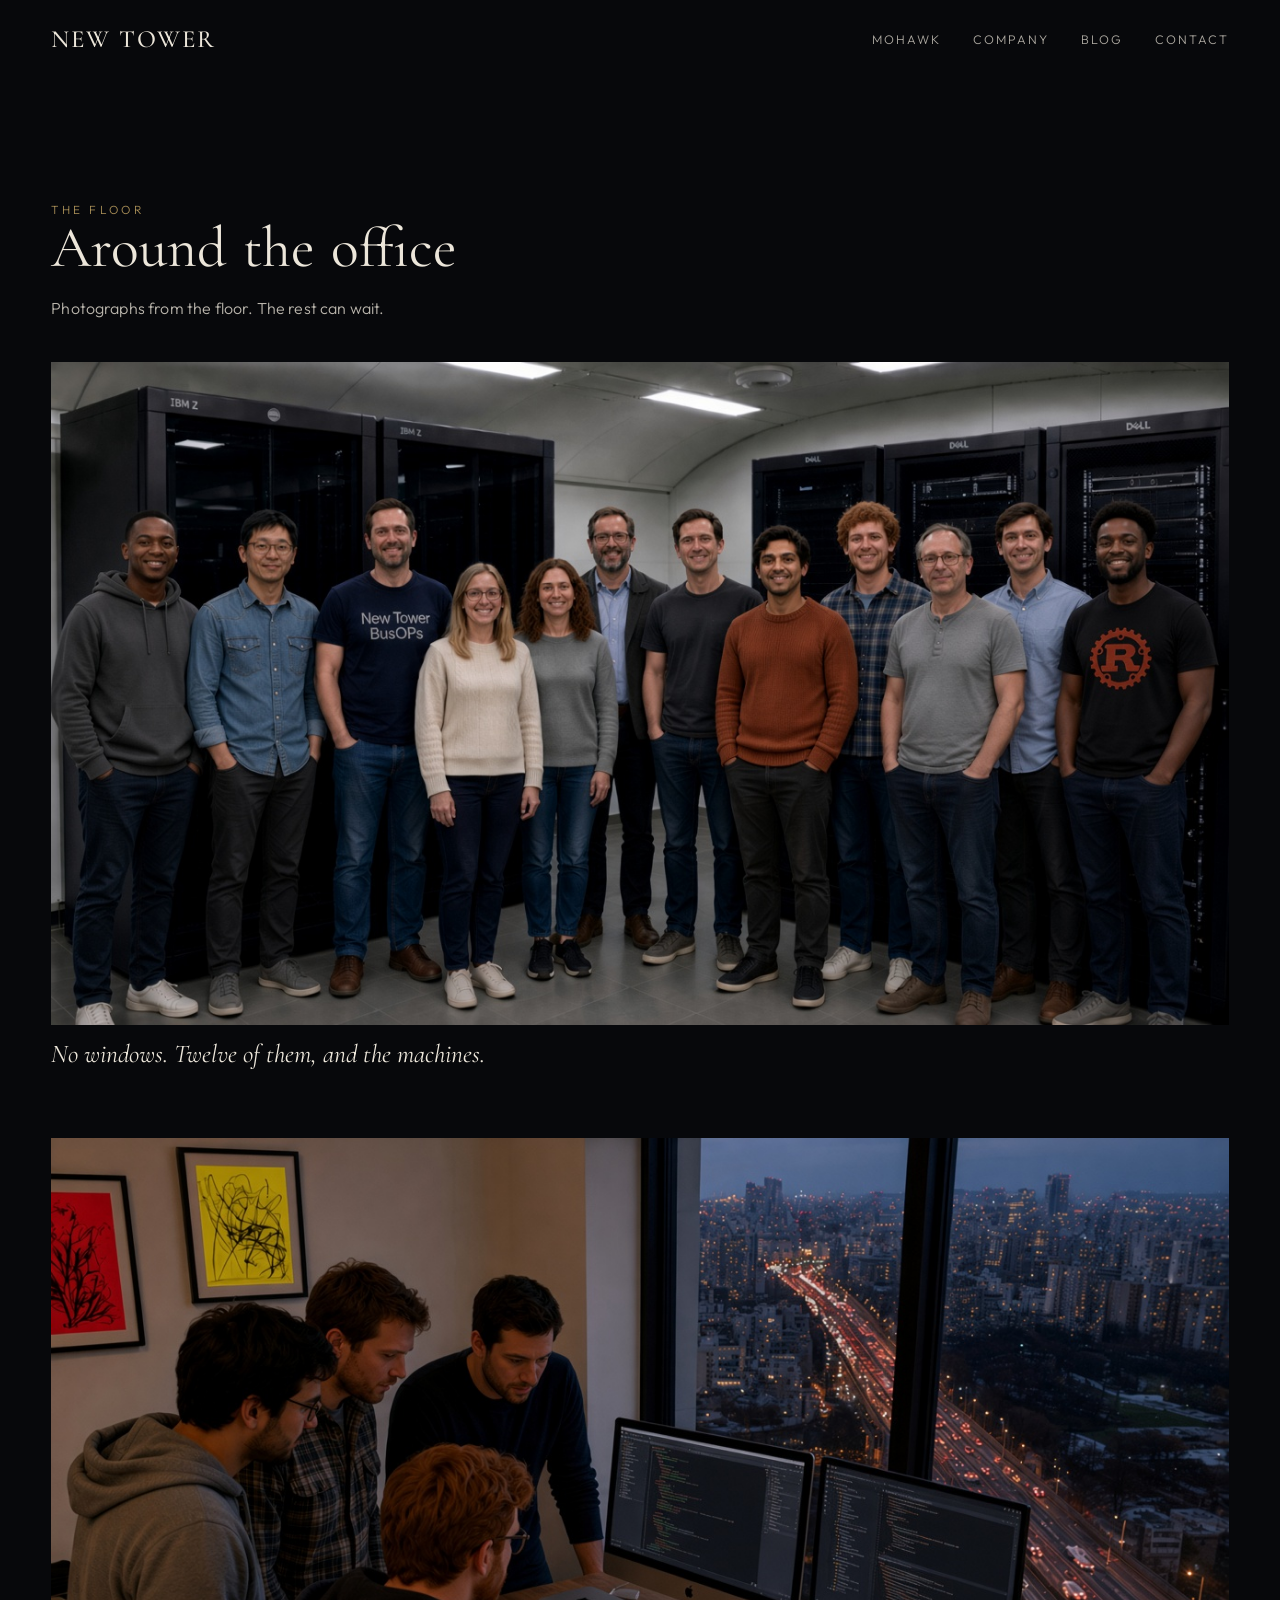
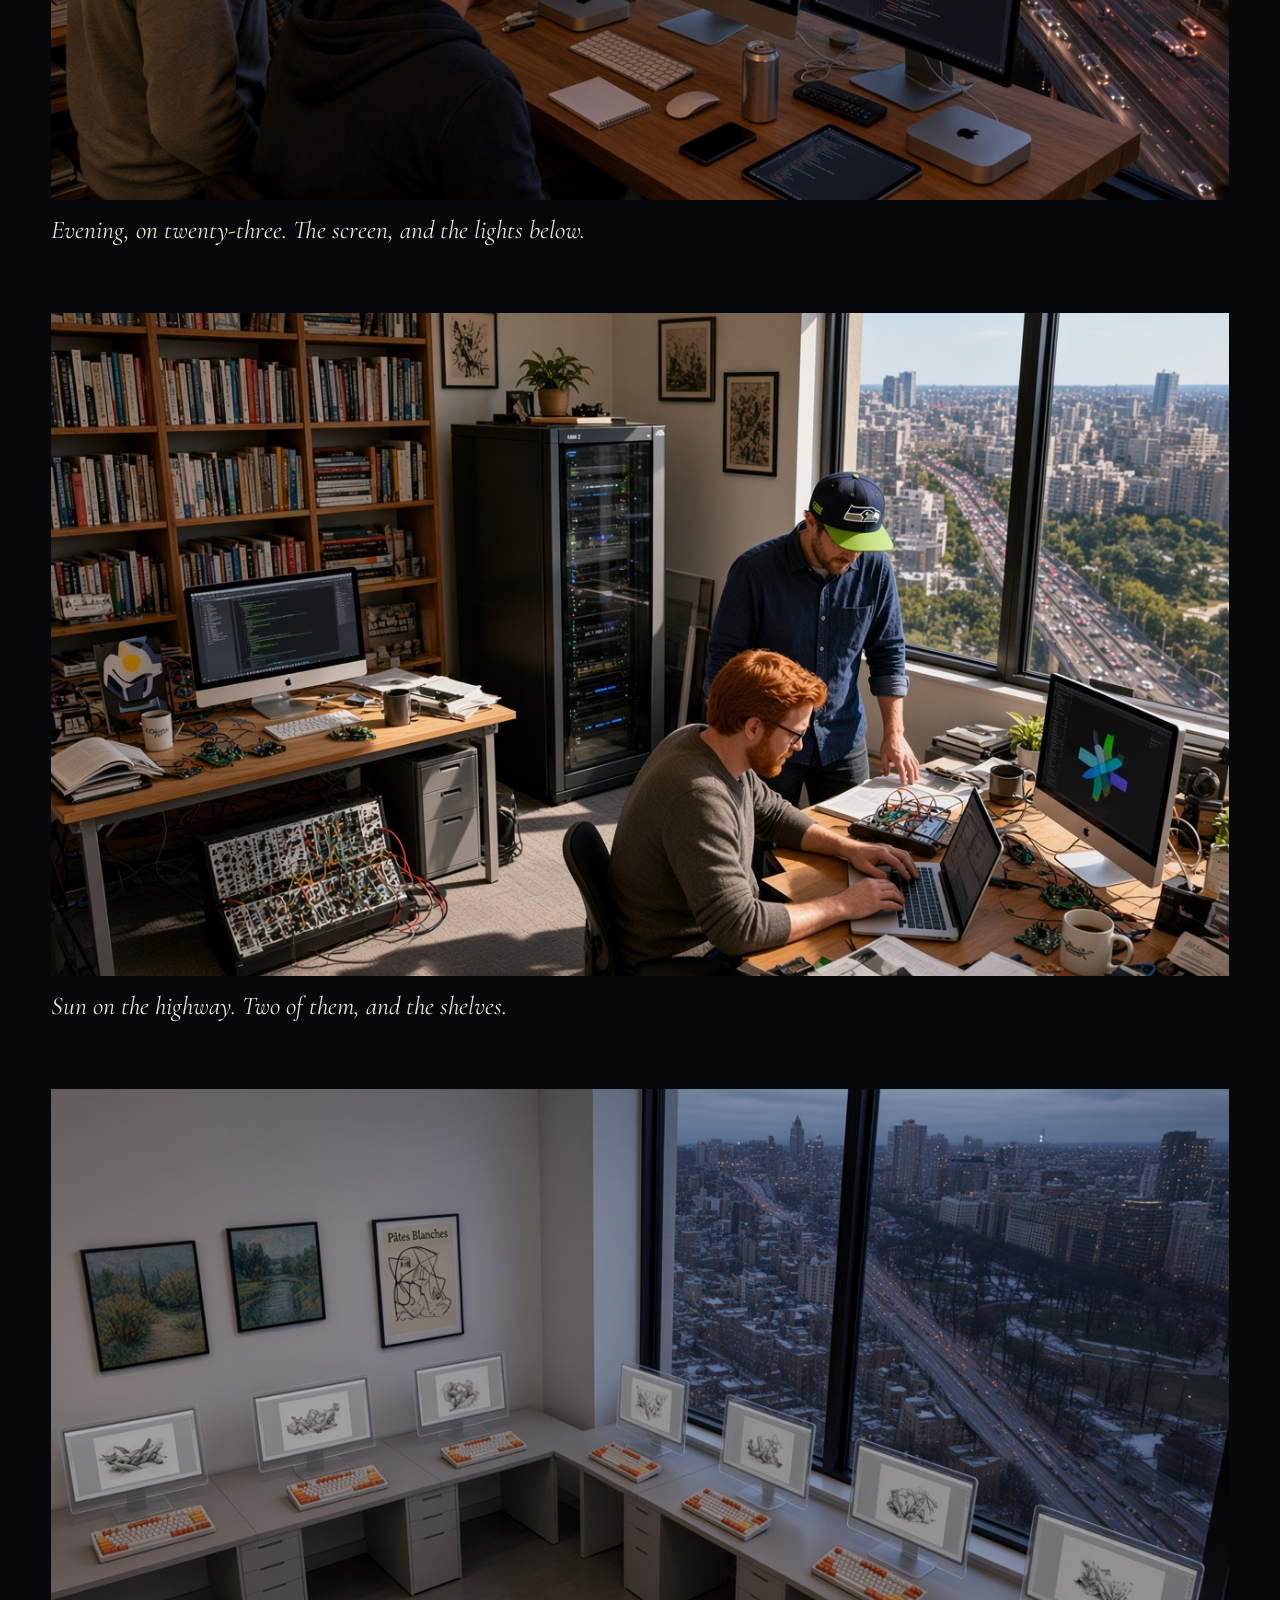
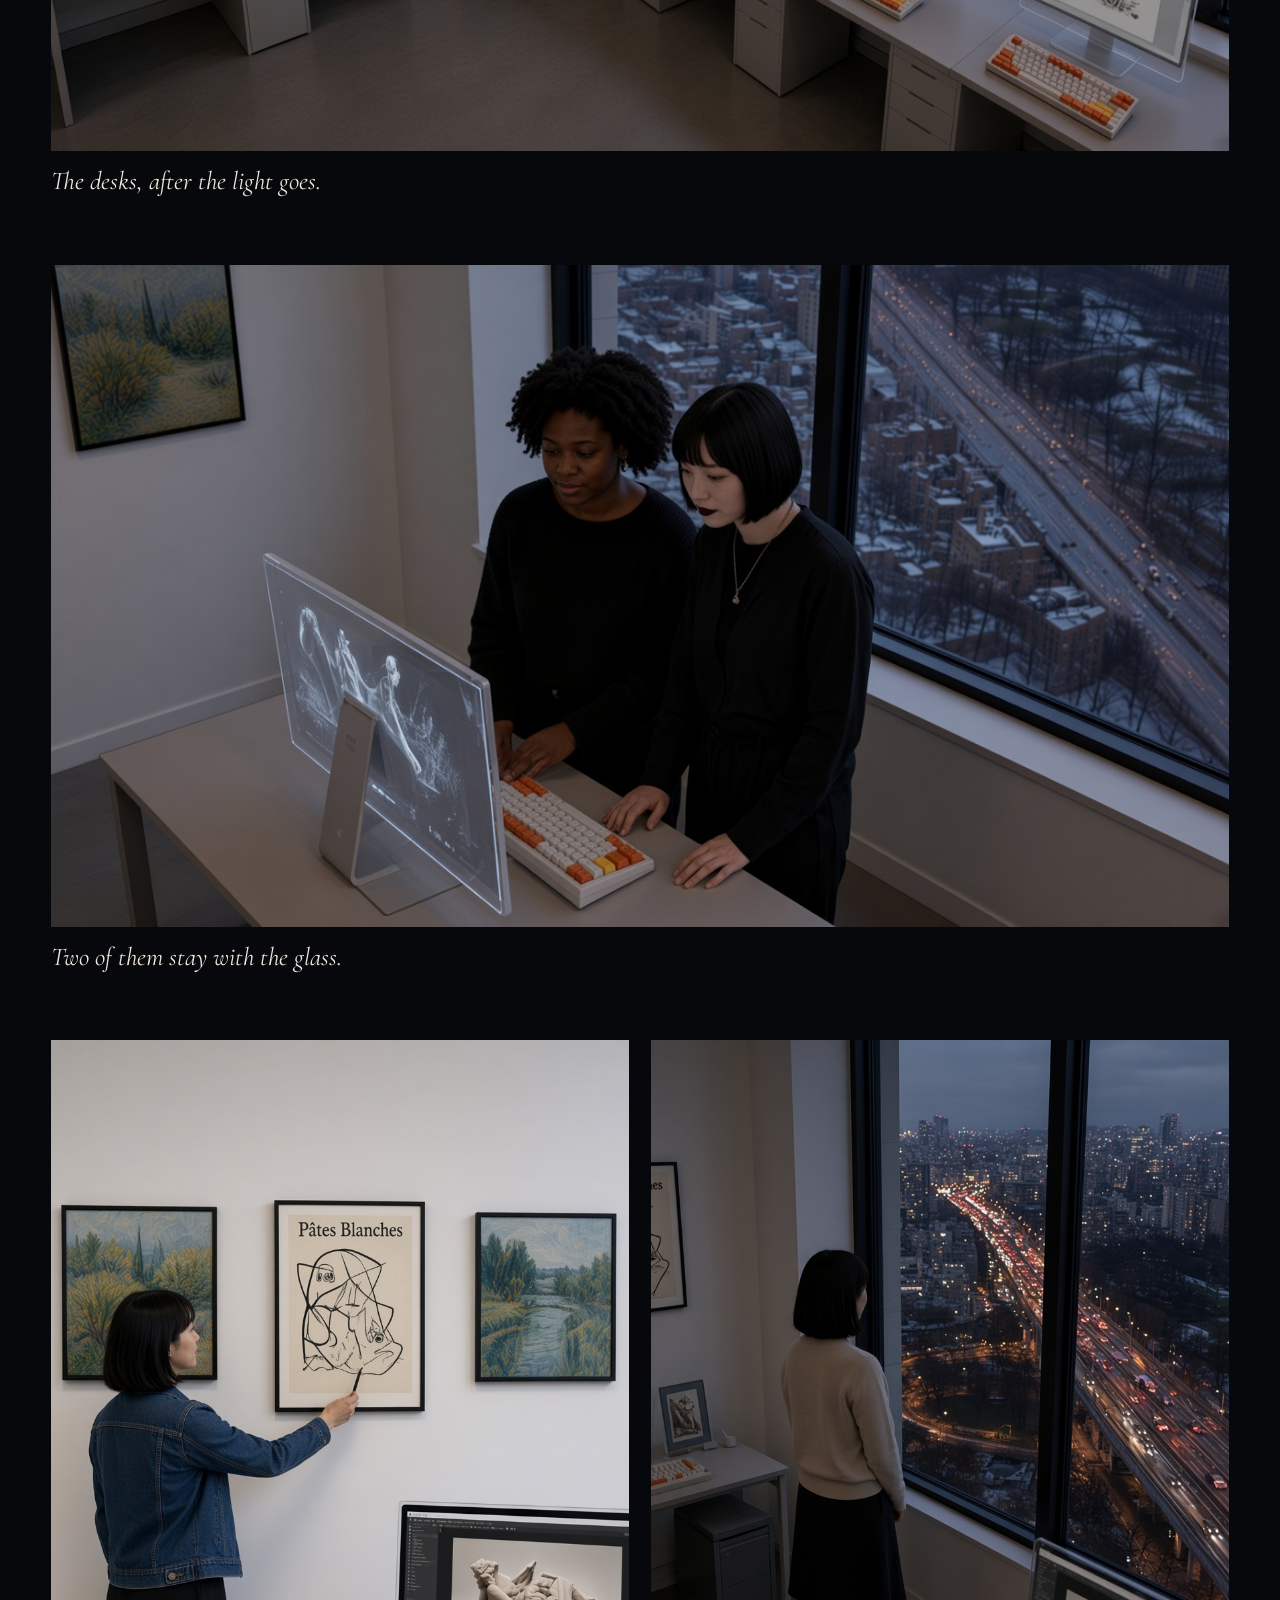
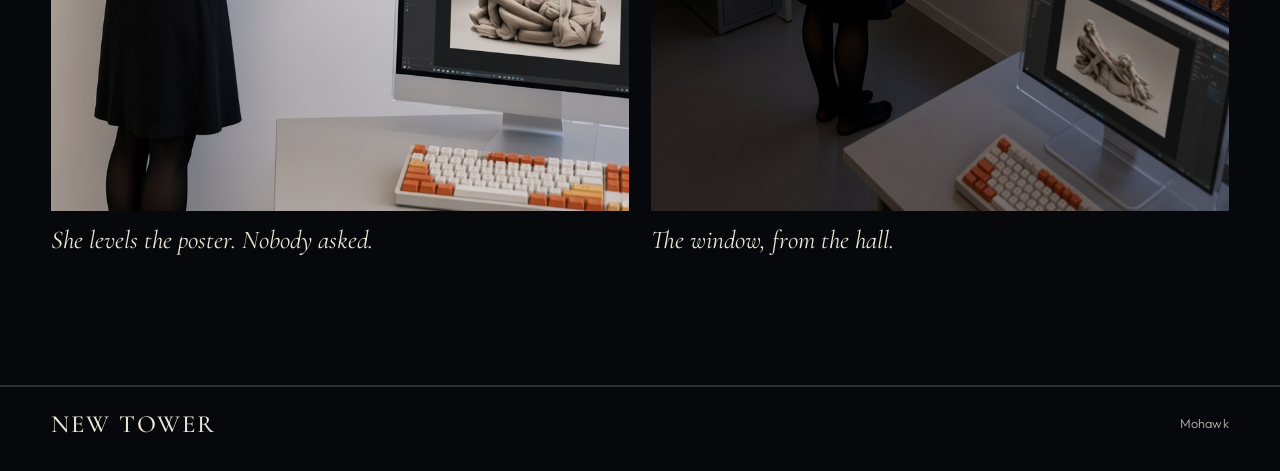
==== blog.html @ c9fd6f3a "Put the Rust gear on the black shirt in the server room. Co-authored-by: Cursor <cursoragent@cursor." ====
<!DOCTYPE html>
<html lang="en">
  <head>
    <meta charset="UTF-8" />
    <meta name="viewport" content="width=device-width, initial-scale=1.0" />
    <title>New Tower — Blog</title>
    <meta
      name="description"
      content="Photographs from the floor. The rest can wait."
    />
    <link rel="preconnect" href="https://fonts.googleapis.com" />
    <link rel="preconnect" href="https://fonts.gstatic.com" crossorigin />
    <link
      href="https://fonts.googleapis.com/css2?family=Cormorant+Garamond:ital,wght@0,400;0,500;0,600;1,400&family=Outfit:wght@300;400;500;600&display=swap"
      rel="stylesheet"
    />
    <link rel="stylesheet" href="css/hero.css?v=blog" />
  </head>
  <body>
    <header class="nav page-nav">
      <a class="logo" href="index.html">New Tower</a>
      <nav>
        <a href="mohawk.html">Mohawk</a>
        <a href="company.html">Company</a>
        <a href="blog.html" aria-current="page">Blog</a>
        <a href="index.html#contact">Contact</a>
      </nav>
    </header>

    <main>
      <section class="section floor" id="floor">
        <div class="section-head">
          <p class="kicker">The floor</p>
          <h2>Around the office</h2>
          <p>Photographs from the floor. The rest can wait.</p>
        </div>
        <div class="floor-list">
          <figure>
            <img
              src="img/server-room-rust.jpg"
              alt="Twelve different coworkers posing in a small server room, machines behind them."
            />
            <figcaption>No windows. Twelve of them, and the machines.</figcaption>
          </figure>
          <figure>
            <img
              src="img/office-desk-art.jpg"
              alt="Developers gathered at a larger wood desk in early evening, a second screen beside the main one, cables across the desk, the city lit outside, a red picture and a yellow picture on the wall."
            />
            <figcaption>Evening, on twenty-three. The screen, and the lights below.</figcaption>
          </figure>
          <figure>
            <img
              src="img/office-fellows.jpg"
              alt="A sunny office with two developers, bookshelves, and the highway outside."
            />
            <figcaption>Sun on the highway. Two of them, and the shelves.</figcaption>
          </figure>
          <figure>
            <img
              src="img/office-desks.jpg"
              alt="Empty desks along the window at dusk, the city lit far below."
            />
            <figcaption>The desks, after the light goes.</figcaption>
          </figure>
          <figure>
            <img
              src="img/office-two.jpg"
              alt="Two women at a glass monitor, the highway behind them."
            />
            <figcaption>Two of them stay with the glass.</figcaption>
          </figure>
          <div class="floor-pair">
            <figure>
              <img
                src="img/office-poster.jpg"
                alt="A woman in a denim jacket straightening a framed Pâtes Blanches poster."
              />
              <figcaption>She levels the poster. Nobody asked.</figcaption>
            </figure>
            <figure>
              <img
                src="img/office-window.jpg"
                alt="A woman at the window after dark, looking down at the highway."
              />
              <figcaption>The window, from the hall.</figcaption>
            </figure>
          </div>
        </div>
      </section>
    </main>

    <footer class="footer">
      <a class="logo" href="index.html">New Tower</a>
      <p>Mohawk</p>
    </footer>
  </body>
</html>
---- css/hero.css ----
:root {
  --ink: #07080b;
  --fog: #ece6da;
  --gold: #d7b56d;
  --line: rgba(236, 230, 218, 0.18);
  --ease: cubic-bezier(0.22, 1, 0.36, 1);
}

*,
*::before,
*::after {
  box-sizing: border-box;
}

html {
  scroll-behavior: smooth;
}

body {
  margin: 0;
  background: var(--ink);
  color: var(--fog);
  font-family: Outfit, system-ui, sans-serif;
  font-weight: 300;
  letter-spacing: 0.01em;
}

a {
  color: inherit;
  text-decoration: none;
}

.hero {
  position: relative;
  isolation: isolate;
  min-height: 100svh;
  overflow: hidden;
  display: grid;
  grid-template-rows: auto 1fr auto;
  padding: 1.5rem clamp(1.25rem, 4vw, 3.5rem) 1.75rem;
}

.hero-media,
.hero-media canvas,
.hero-wash,
.hero-grain,
.hero-vignette {
  position: absolute;
  inset: 0;
}

.hero-media {
  z-index: -1;
}

.hero-media canvas {
  width: 100%;
  height: 100%;
  object-fit: cover;
}

.hero-wash {
  background:
    linear-gradient(180deg, rgba(7, 8, 11, 0.22) 0%, rgba(7, 8, 11, 0.06) 38%, rgba(7, 8, 11, 0.72) 100%);
}

.hero-grain {
  opacity: 0.14;
  mix-blend-mode: overlay;
  pointer-events: none;
  background-image: url("data:image/svg+xml,%3Csvg xmlns='http://www.w3.org/2000/svg' width='180' height='180'%3E%3Cfilter id='n'%3E%3CfeTurbulence type='fractalNoise' baseFrequency='.85' numOctaves='4' stitchTiles='stitch'/%3E%3C/filter%3E%3Crect width='100%25' height='100%25' filter='url(%23n)'/%3E%3C/svg%3E");
  animation: grain 0.45s steps(2) infinite;
}

.hero-vignette {
  box-shadow: inset 0 0 12rem 2rem rgba(0, 0, 0, 0.28);
  pointer-events: none;
}

.nav,
.hero-copy,
.hero-meta {
  position: relative;
  z-index: 1;
}

.nav {
  display: flex;
  align-items: center;
  justify-content: space-between;
  gap: 1rem;
}

.logo {
  font-family: "Cormorant Garamond", Georgia, serif;
  font-size: 1.55rem;
  font-weight: 500;
  letter-spacing: 0.08em;
  text-transform: uppercase;
}

.nav nav {
  display: flex;
  gap: clamp(1rem, 3vw, 2rem);
  font-size: 0.78rem;
  letter-spacing: 0.16em;
  text-transform: uppercase;
}

.nav nav a {
  opacity: 0.72;
  transition: opacity 0.25s ease;
}

.nav nav a:hover,
.nav nav a:focus-visible {
  opacity: 1;
}

.hero-copy {
  align-self: end;
  max-width: 42rem;
  padding-bottom: clamp(2rem, 8vh, 5rem);
}

.eyebrow,
.kicker {
  margin: 0 0 1rem;
  font-size: 0.74rem;
  letter-spacing: 0.28em;
  text-transform: uppercase;
  color: var(--gold);
}

.hero-copy h1,
.section h2 {
  margin: 0;
  font-family: "Cormorant Garamond", Georgia, serif;
  font-weight: 400;
  letter-spacing: 0;
  word-spacing: 0.06em;
}

.hero-copy h1 {
  font-size: clamp(3.4rem, 10vw, 7.4rem);
  line-height: 0.92;
  animation: rise 1.15s var(--ease) 0.12s both;
}

.hero-copy h1 em {
  font-style: italic;
  color: #f4ecde;
}

.eyebrow {
  animation: rise 1.15s var(--ease) both;
}

.lede {
  max-width: 32rem;
  margin: 1.35rem 0 0;
  font-size: clamp(1rem, 2vw, 1.15rem);
  line-height: 1.6;
  opacity: 0.78;
  animation: rise 1.15s var(--ease) 0.24s both;
}

.actions {
  display: flex;
  flex-wrap: wrap;
  gap: 0.75rem;
  margin-top: 1.8rem;
  animation: rise 1.15s var(--ease) 0.36s both;
}

.btn {
  display: inline-flex;
  align-items: center;
  justify-content: center;
  min-height: 2.8rem;
  padding: 0 1.15rem;
  border: 1px solid var(--line);
  border-radius: 999px;
  font-size: 0.78rem;
  letter-spacing: 0.14em;
  text-transform: uppercase;
  background: transparent;
  color: var(--fog);
  cursor: pointer;
  font-family: inherit;
  transition: background 0.25s ease, color 0.25s ease, border-color 0.25s ease;
}

.btn.primary {
  background: var(--fog);
  color: var(--ink);
  border-color: var(--fog);
}

.btn.primary:hover,
.btn.primary:focus-visible {
  background: var(--gold);
  border-color: var(--gold);
}

.btn.ghost:hover,
.btn.ghost:focus-visible {
  border-color: var(--fog);
}

.hero-meta {
  display: flex;
  align-items: end;
  justify-content: flex-end;
  gap: 1rem;
}

.scroll {
  display: flex;
  align-items: center;
  gap: 0.7rem;
  font-size: 0.68rem;
  letter-spacing: 0.22em;
  text-transform: uppercase;
  opacity: 0.7;
}

.scroll i {
  width: 1px;
  height: 2.4rem;
  background: var(--fog);
  transform-origin: top;
  animation: draw 1.8s var(--ease) infinite;
}

.section {
  padding: clamp(4.5rem, 12vw, 8rem) clamp(1.25rem, 4vw, 3.5rem);
}

.section-head {
  max-width: 36rem;
  margin-bottom: 2.5rem;
}

.section h2 {
  font-size: clamp(2.2rem, 5vw, 3.6rem);
  line-height: 1;
}

.work-grid {
  display: grid;
  grid-template-columns: repeat(3, 1fr);
  gap: 1rem;
}

.card {
  display: grid;
  min-height: 22rem;
  overflow: hidden;
  border: 1px solid var(--line);
}

.still {
  min-height: 16rem;
}

.card-a .still {
  background:
    radial-gradient(circle at 70% 20%, rgba(232, 196, 120, 0.35), transparent 36%),
    linear-gradient(160deg, #2a241c, #0e1013 58%, #3a2c20);
}

.card-b .still {
  background:
    radial-gradient(circle at 40% 30%, rgba(180, 150, 90, 0.28), transparent 42%),
    linear-gradient(200deg, #1a1714, #0b0c0e 55%, #2a2018);
}

.card-c .still {
  background:
    radial-gradient(circle at 60% 70%, rgba(240, 190, 110, 0.22), transparent 48%),
    linear-gradient(180deg, #241810, #0d0b09);
}

.card-copy {
  padding: 1rem 1.1rem 1.15rem;
}

.card-copy p {
  margin: 0 0 0.35rem;
  font-size: 0.7rem;
  letter-spacing: 0.18em;
  text-transform: uppercase;
  opacity: 0.62;
}

.card-copy h3 {
  margin: 0;
  font-family: "Cormorant Garamond", Georgia, serif;
  font-size: 1.7rem;
  font-weight: 400;
}

.studio {
  border-top: 1px solid var(--line);
  border-bottom: 1px solid var(--line);
}

.studio-grid {
  display: grid;
  grid-template-columns: minmax(0, 0.9fr) minmax(0, 1.1fr);
  gap: clamp(1.5rem, 5vw, 5rem);
  align-items: start;
}

.sheet {
  background: #f3efe6;
  color: #1c1915;
  padding: clamp(4.5rem, 10vw, 7rem) clamp(1.25rem, 4vw, 3.5rem) clamp(5rem, 12vw, 8rem);
}

.sheet-head {
  max-width: 40rem;
  margin-bottom: clamp(3rem, 8vw, 5.5rem);
}

.sheet .kicker {
  color: #8a6232;
}

.sheet h2 {
  margin: 0;
  font-family: "Cormorant Garamond", Georgia, serif;
  font-weight: 400;
  font-size: clamp(2.4rem, 5vw, 4rem);
  line-height: 0.95;
  letter-spacing: 0;
}

.sheet .deck {
  max-width: 36rem;
  margin: 1.25rem 0 0;
  line-height: 1.6;
  opacity: 0.78;
}

.beat {
  display: grid;
  grid-template-columns: minmax(14rem, 18rem) minmax(0, 1fr);
  gap: clamp(1.25rem, 3vw, 2.5rem);
  align-items: start;
  margin-top: clamp(3.5rem, 8vw, 6rem);
}

.beat-flip {
  grid-template-columns: minmax(0, 1fr) minmax(14rem, 18rem);
}

.beat-flip .beat-copy {
  order: 2;
}

.beat-copy p:first-child {
  margin: 0 0 0.7rem;
  font-size: 0.72rem;
  letter-spacing: 0.22em;
  color: #8a6232;
}

.beat-copy h3 {
  margin: 0 0 0.8rem;
  font-family: "Cormorant Garamond", Georgia, serif;
  font-size: clamp(1.8rem, 3vw, 2.4rem);
  font-weight: 400;
}

.beat-copy p:last-child {
  margin: 0;
  line-height: 1.65;
  opacity: 0.8;
}

.plate {
  position: relative;
  margin: 0;
  width: min(100%, 43.7rem);
  justify-self: start;
}

.beat-flip .plate {
  justify-self: end;
}

.plate img {
  display: block;
  width: 100%;
  height: auto;
  border: 1px solid rgba(28, 25, 21, 0.14);
}

.pin {
  position: absolute;
  z-index: 1;
  left: var(--x);
  top: var(--y);
  display: inline-flex;
  align-items: center;
  gap: 0.45rem;
  max-width: 12rem;
  padding: 0.2rem 0.45rem 0.2rem 0;
  background: rgba(243, 239, 230, 0.94);
  color: #1c1915;
  font-size: 0.68rem;
  letter-spacing: 0.14em;
  text-transform: uppercase;
  line-height: 1.3;
  transform: translateY(-50%);
}

.pin::before {
  content: "";
  width: 1.35rem;
  height: 1px;
  background: #8a6232;
  flex: none;
}

.plate-night .pin {
  background: rgba(16, 14, 12, 0.78);
  color: #f3efe6;
}

.plate-night .pin::before {
  background: #e7c27a;
}

.studio-copy p,
.footer p {
  margin: 0 0 1rem;
  line-height: 1.7;
  opacity: 0.78;
}

.studio-copy ul {
  margin: 1.4rem 0 0;
  padding: 0;
  list-style: none;
}

.studio-copy li {
  padding: 0.7rem 0;
  border-top: 1px solid var(--line);
  letter-spacing: 0.04em;
}

.page-nav {
  padding: 1.5rem clamp(1.25rem, 4vw, 3.5rem) 0;
}

.hero > .footer {
  padding-left: 0;
  padding-right: 0;
  padding-bottom: 0;
}

.floor {
  border-bottom: 1px solid var(--line);
}

.floor .section-head p {
  max-width: 28rem;
  margin: 1.1rem 0 0;
  line-height: 1.7;
  opacity: 0.78;
}

.floor-list {
  display: grid;
  gap: clamp(2.6rem, 6vw, 4.2rem);
}

.floor-list figure {
  margin: 0;
}

.floor-list img {
  display: block;
  width: 100%;
  height: auto;
}

.floor-list figcaption {
  margin: 0.8rem 0 0;
  font-family: "Cormorant Garamond", Georgia, serif;
  font-size: clamp(1.3rem, 2vw, 1.65rem);
  font-style: italic;
  font-weight: 400;
  letter-spacing: 0;
  line-height: 1.3;
}

.floor-pair {
  display: grid;
  grid-template-columns: 1fr 1fr;
  gap: clamp(1rem, 2vw, 1.4rem);
  align-items: start;
}

.contact-panel {
  max-width: 40rem;
}

.contact-form {
  display: grid;
  grid-template-columns: 1fr 1fr;
  gap: 1rem;
  margin-top: 1.8rem;
}

.contact-form label {
  display: grid;
  gap: 0.45rem;
  font-size: 0.72rem;
  letter-spacing: 0.16em;
  text-transform: uppercase;
  opacity: 0.82;
}

.contact-form .full,
.contact-form .btn {
  grid-column: 1 / -1;
  justify-self: start;
}

.contact-form input,
.contact-form textarea {
  width: 100%;
  padding: 0.8rem 0.85rem;
  border: 1px solid var(--line);
  background: rgba(236, 230, 218, 0.04);
  color: var(--fog);
  font: inherit;
  font-size: 1rem;
  letter-spacing: 0;
  text-transform: none;
}

.contact-form input:focus,
.contact-form textarea:focus {
  outline: 1px solid var(--gold);
}

.form-status {
  margin: 1rem 0 0;
  color: var(--gold);
}

.footer {
  display: flex;
  justify-content: space-between;
  align-items: center;
  gap: 1rem;
  padding: 1.4rem clamp(1.25rem, 4vw, 3.5rem) 2rem;
  border-top: 1px solid var(--line);
}

.footer p {
  margin: 0;
  font-size: 0.8rem;
}

@keyframes rise {
  from {
    opacity: 0;
    transform: translateY(1.4rem);
  }
  to {
    opacity: 1;
    transform: none;
  }
}

@keyframes grain {
  0% { transform: translate(0, 0); }
  25% { transform: translate(-2%, 1%); }
  50% { transform: translate(1%, -2%); }
  75% { transform: translate(2%, 2%); }
  100% { transform: translate(0, 0); }
}

@keyframes draw {
  0% { transform: scaleY(0); opacity: 0; }
  40% { transform: scaleY(1); opacity: 1; }
  100% { transform: scaleY(1) translateY(0.6rem); opacity: 0; }
}

@media (max-width: 860px) {
  .work-grid,
  .studio-grid,
  .floor-pair,
  .contact-form,
  .beat,
  .beat-flip {
    grid-template-columns: 1fr;
  }

  .beat-flip .beat-copy {
    order: 0;
  }

  .plate,
  .beat-flip .plate {
    width: 100%;
    justify-self: stretch;
  }

  .pin {
    position: static;
    transform: none;
    margin: 0.35rem 0.5rem 0 0;
  }

  .pin::before {
    display: none;
  }
}

@media (max-width: 720px) {
  .nav nav {
    display: none;
  }

  .hero-copy h1 {
    font-size: clamp(3rem, 16vw, 4.6rem);
  }

  .footer {
    flex-direction: column;
    align-items: flex-start;
  }
}

.hero-mohawk .hero-wash {
  background:
    linear-gradient(180deg, rgba(7, 8, 11, 0.2) 0%, rgba(7, 8, 11, 0.06) 40%, rgba(7, 8, 11, 0.7) 100%);
}

.hero-copy,
.hero-meta,
.hero-wash,
.hero-grain,
.hero-vignette {
  transition: opacity 0.4s ease;
}

.hero.reel-product .hero-copy,
.hero.reel-product .hero-meta,
.hero.reel-product .hero-wash,
.hero.reel-product .hero-grain,
.hero.reel-product .hero-vignette {
  opacity: 0;
}

.hero.reel-product .hero-copy,
.hero.reel-product .hero-meta {
  pointer-events: none;
}

.sky-line {
  position: absolute;
  z-index: 2;
  left: clamp(1.25rem, 4vw, 3.5rem);
  bottom: clamp(4.5rem, 12vh, 7rem);
  margin: 0;
  max-width: 14rem;
  font-family: "Cormorant Garamond", Georgia, serif;
  font-weight: 400;
  font-size: clamp(2.15rem, 4.4vw, 3.35rem);
  line-height: 0.98;
  color: #f3efe6;
  text-shadow: 0 0.2rem 1.4rem rgba(0, 0, 0, 0.72);
  opacity: 0;
  pointer-events: none;
  transition: opacity 0.7s ease;
}

.hero.reel-sky .sky-line {
  opacity: 1;
}

.hero-mohawk .nav a[aria-current="page"],
.hero-company .nav a[aria-current="page"] {
  opacity: 1;
}

.hero-company .hero-wash {
  background:
    linear-gradient(180deg, rgba(7, 8, 11, 0.4) 0%, rgba(7, 8, 11, 0.02) 30%, rgba(7, 8, 11, 0.78) 66%, rgba(7, 8, 11, 0.94) 100%);
}

@media (prefers-reduced-motion: reduce) {
  html {
    scroll-behavior: auto;
  }

  .eyebrow,
  .hero-copy h1,
  .lede,
  .actions,
  .hero-grain,
  .scroll i {
    animation: none;
  }
}
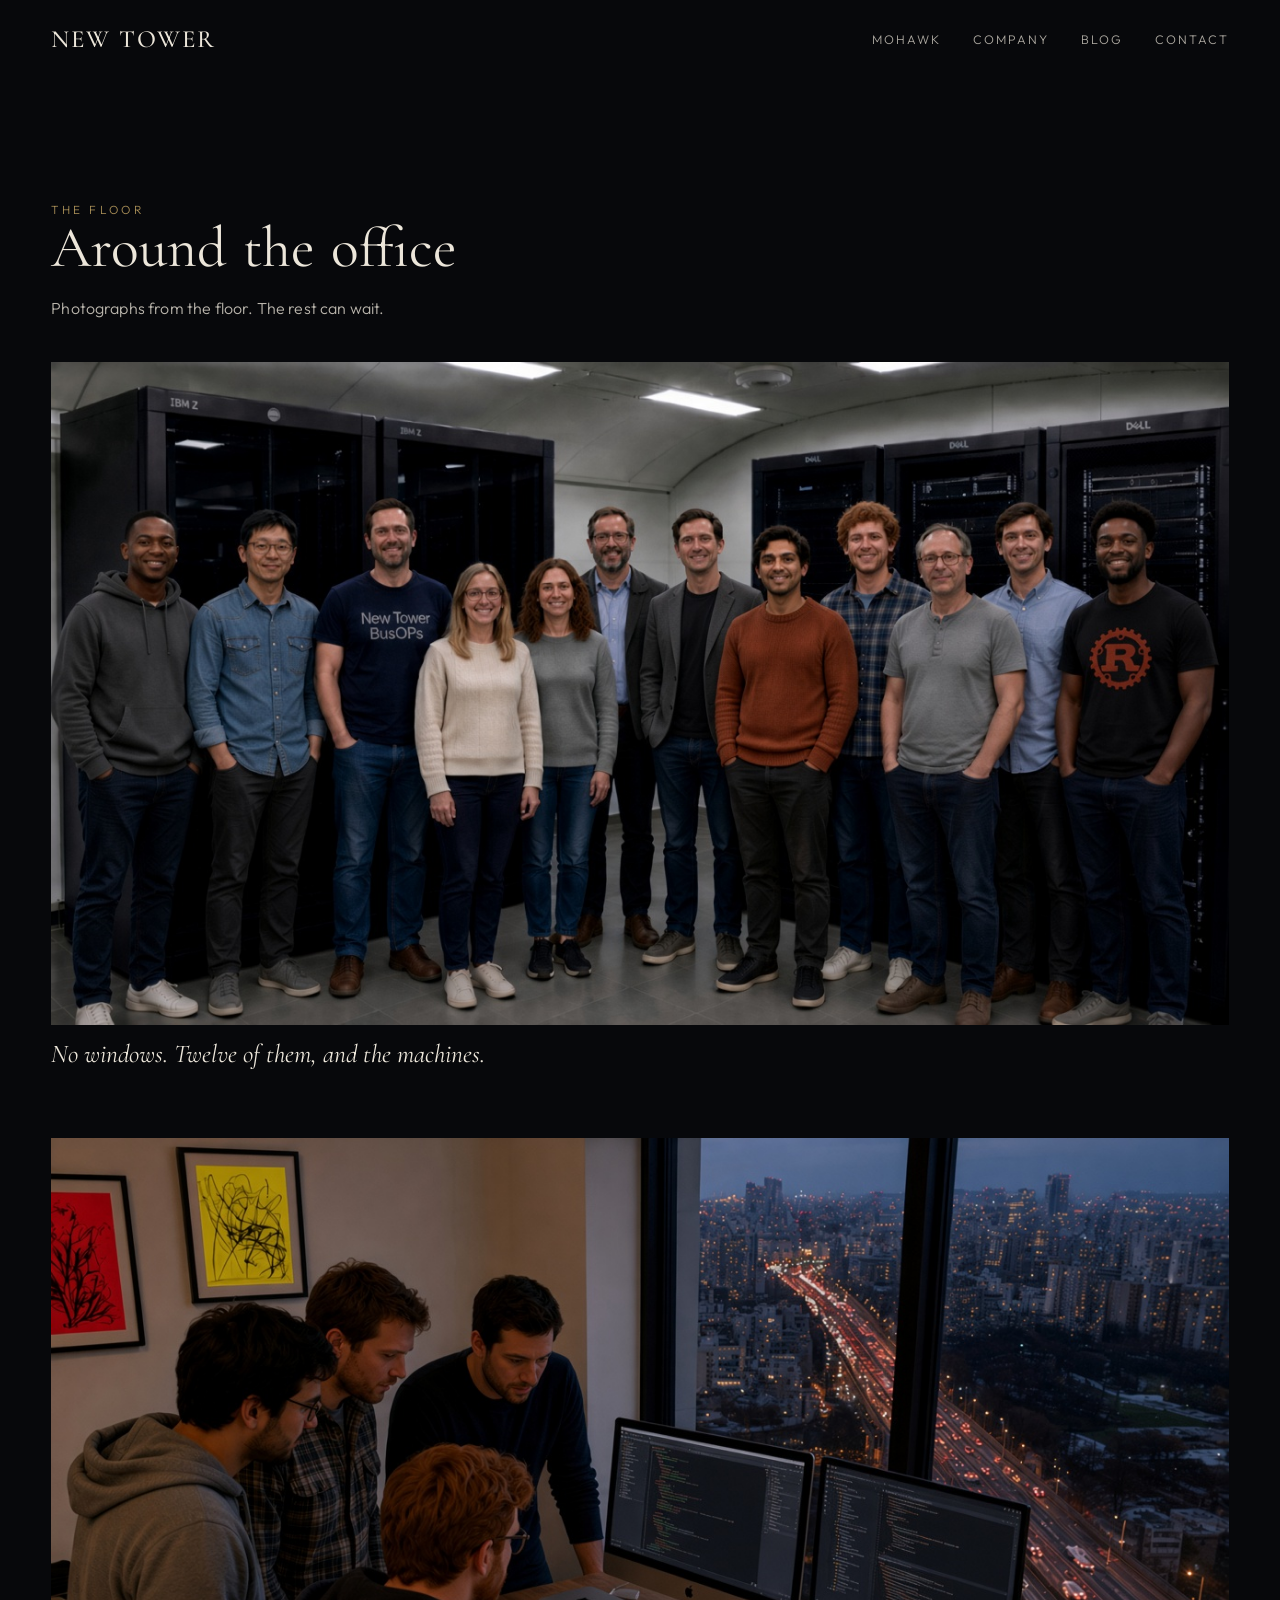
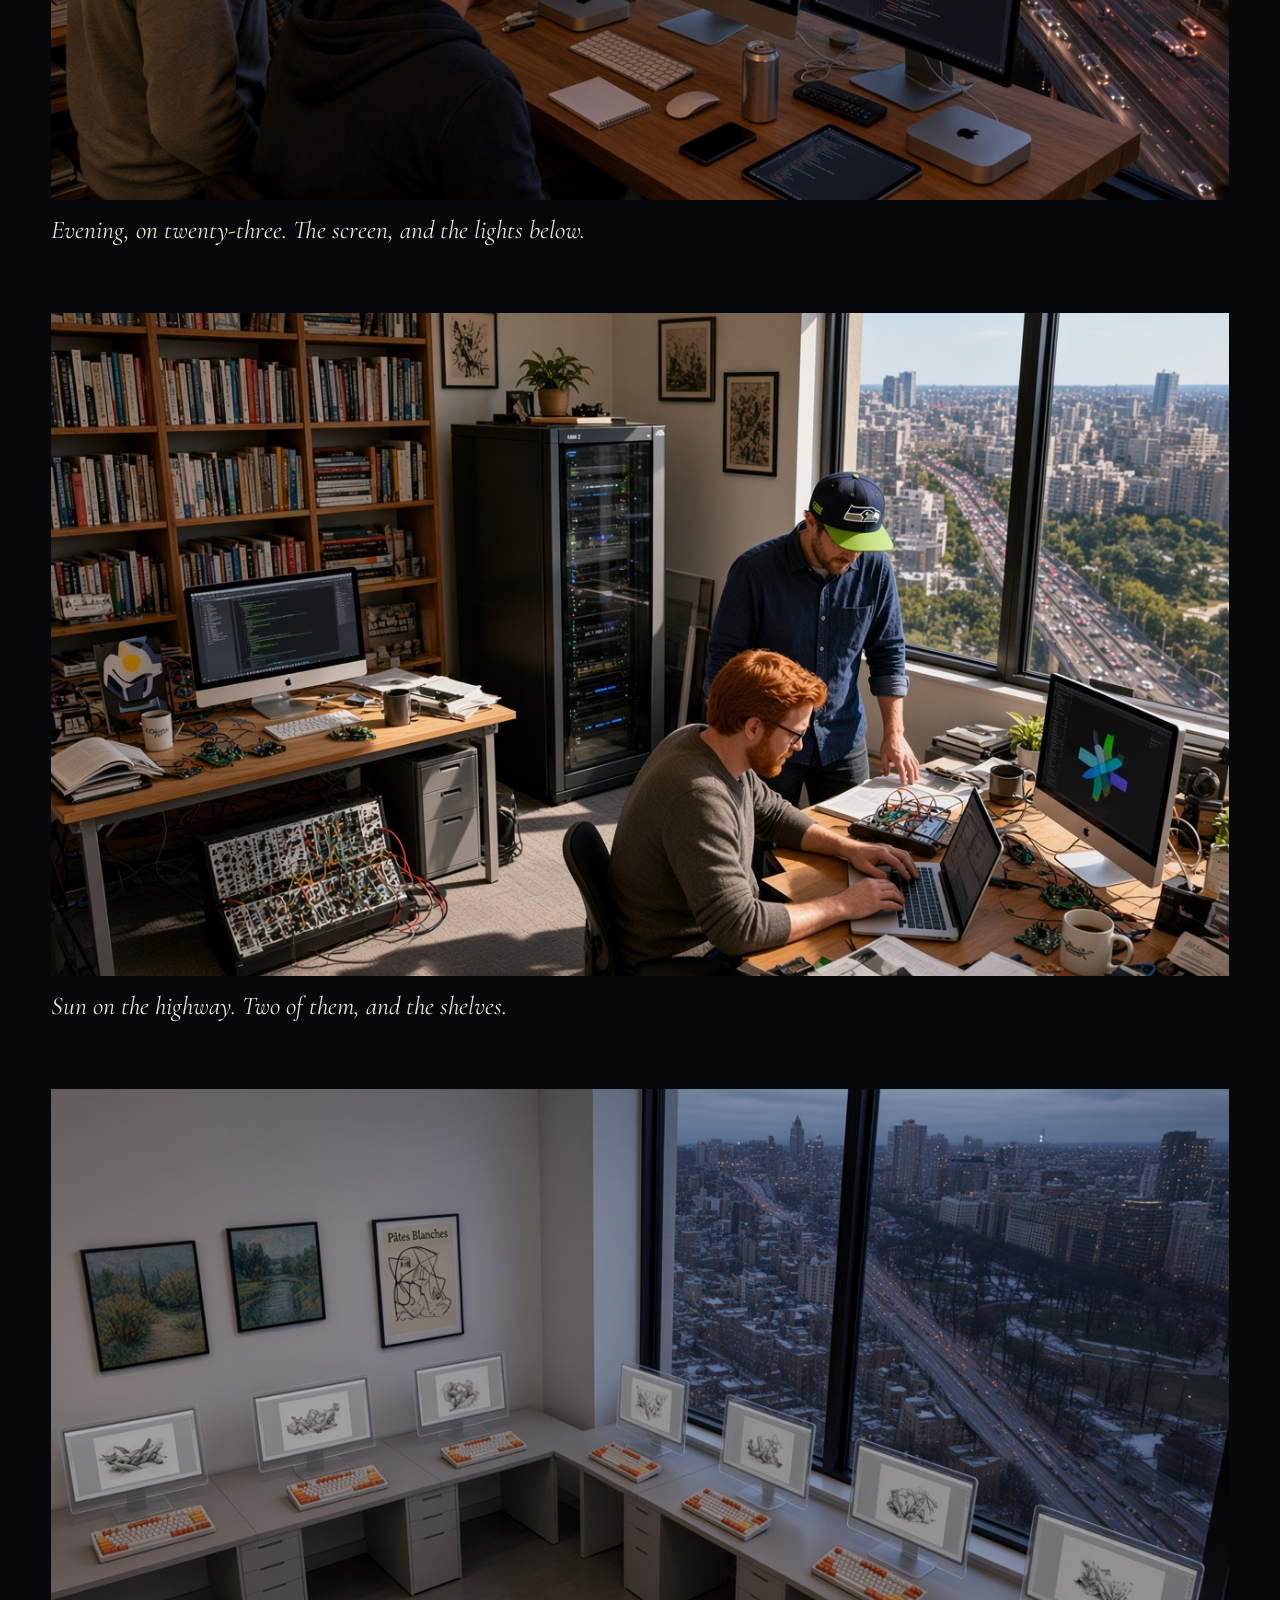
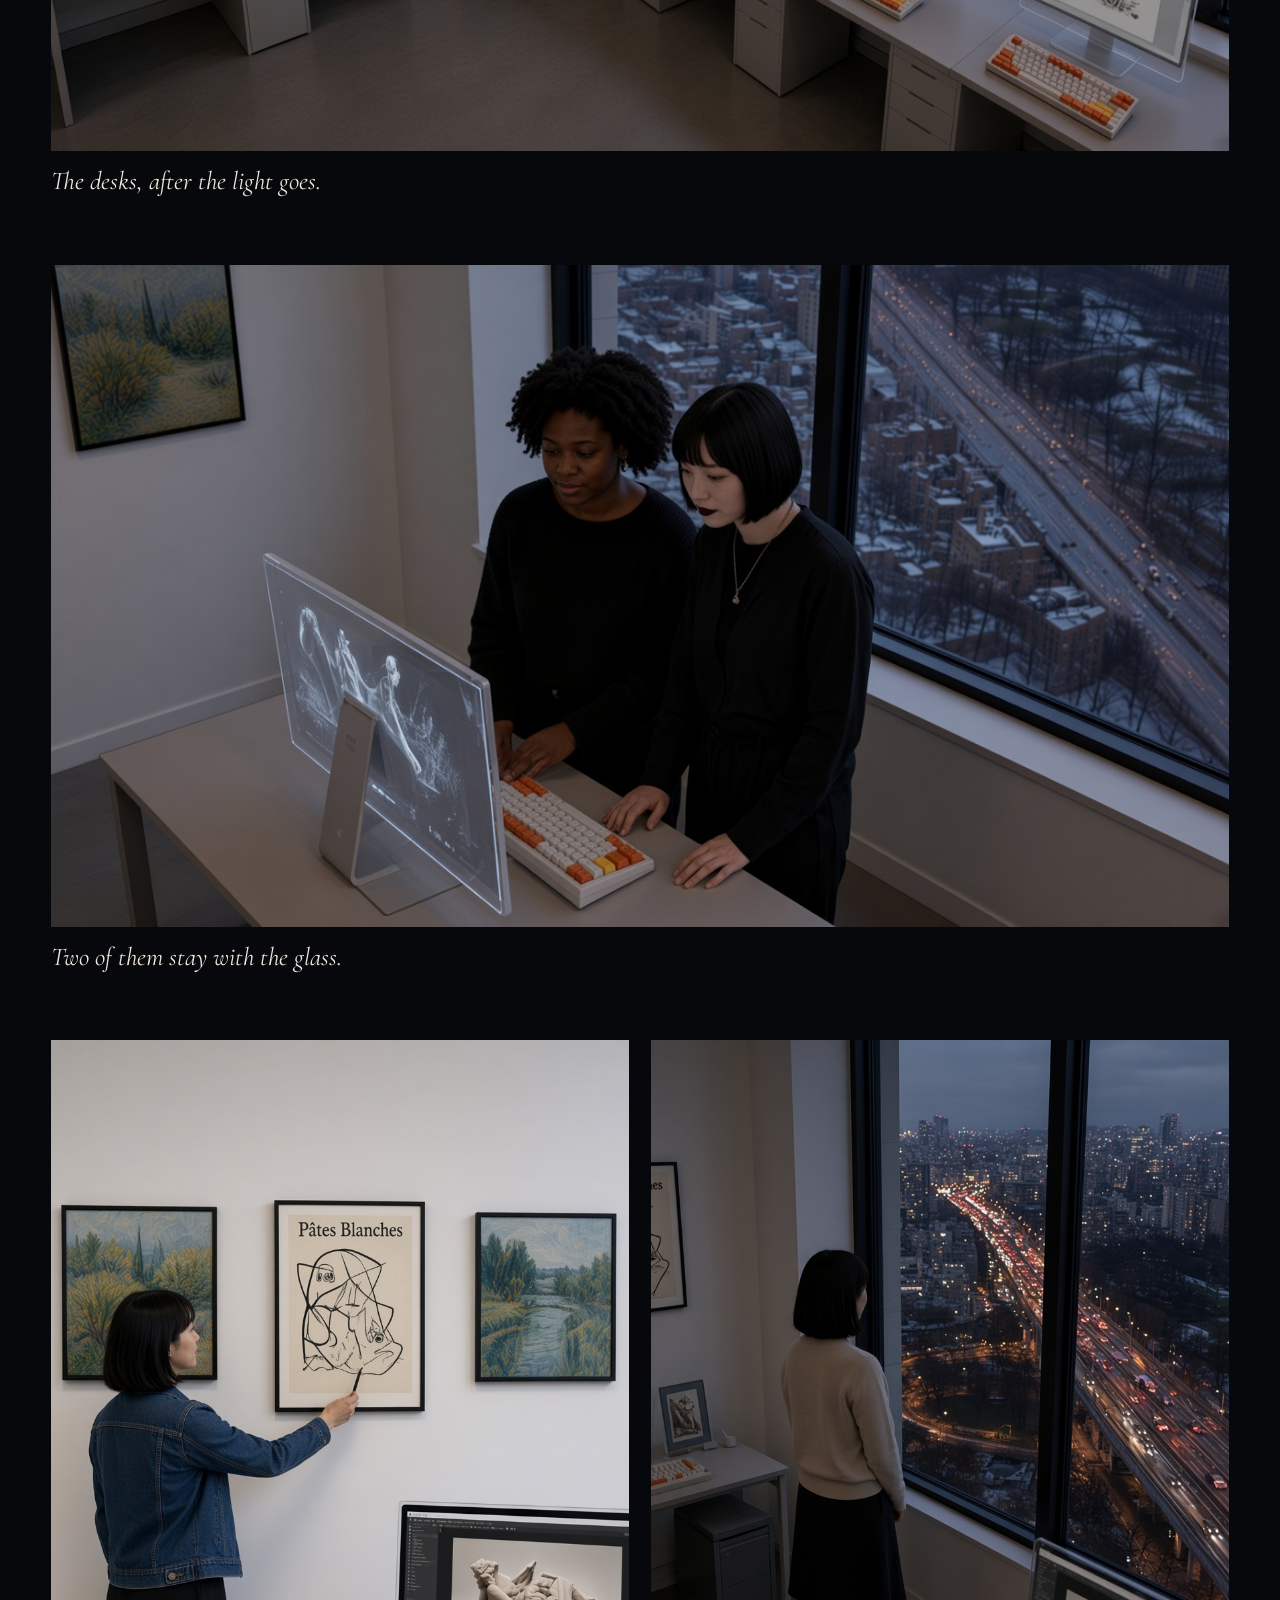
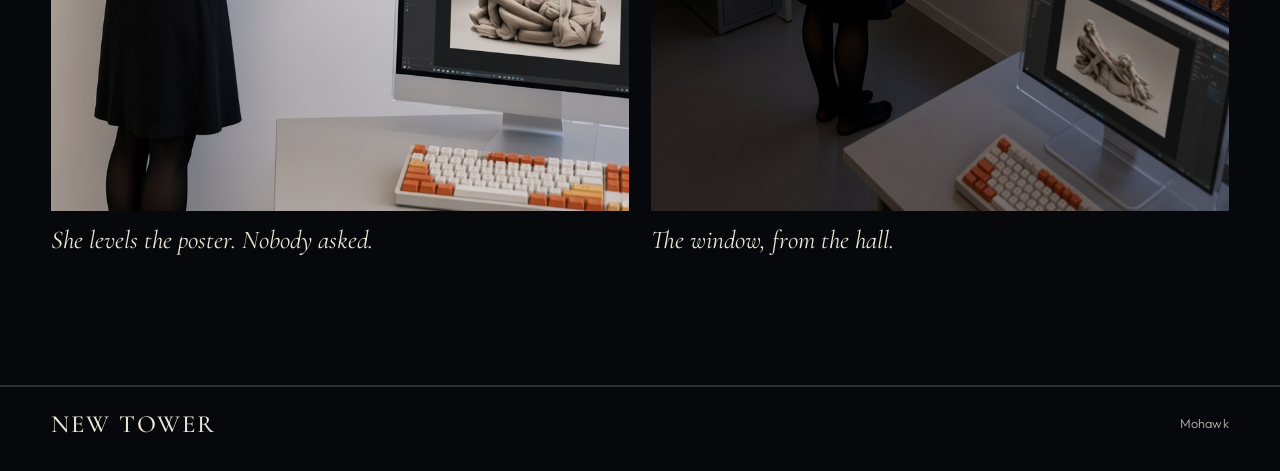
==== commit 8b9bbf24: "Put a visible coat on one man in the server room. Co-authored-by: Cursor <cursoragent@cursor.com>" ====
--- a/blog.html
+++ b/blog.html
@@ -37,7 +37,7 @@
         <div class="floor-list">
           <figure>
             <img
-              src="img/server-room-rust.jpg"
+              src="img/server-room-coat.jpg"
               alt="Twelve different coworkers posing in a small server room, machines behind them."
             />
             <figcaption>No windows. Twelve of them, and the machines.</figcaption>
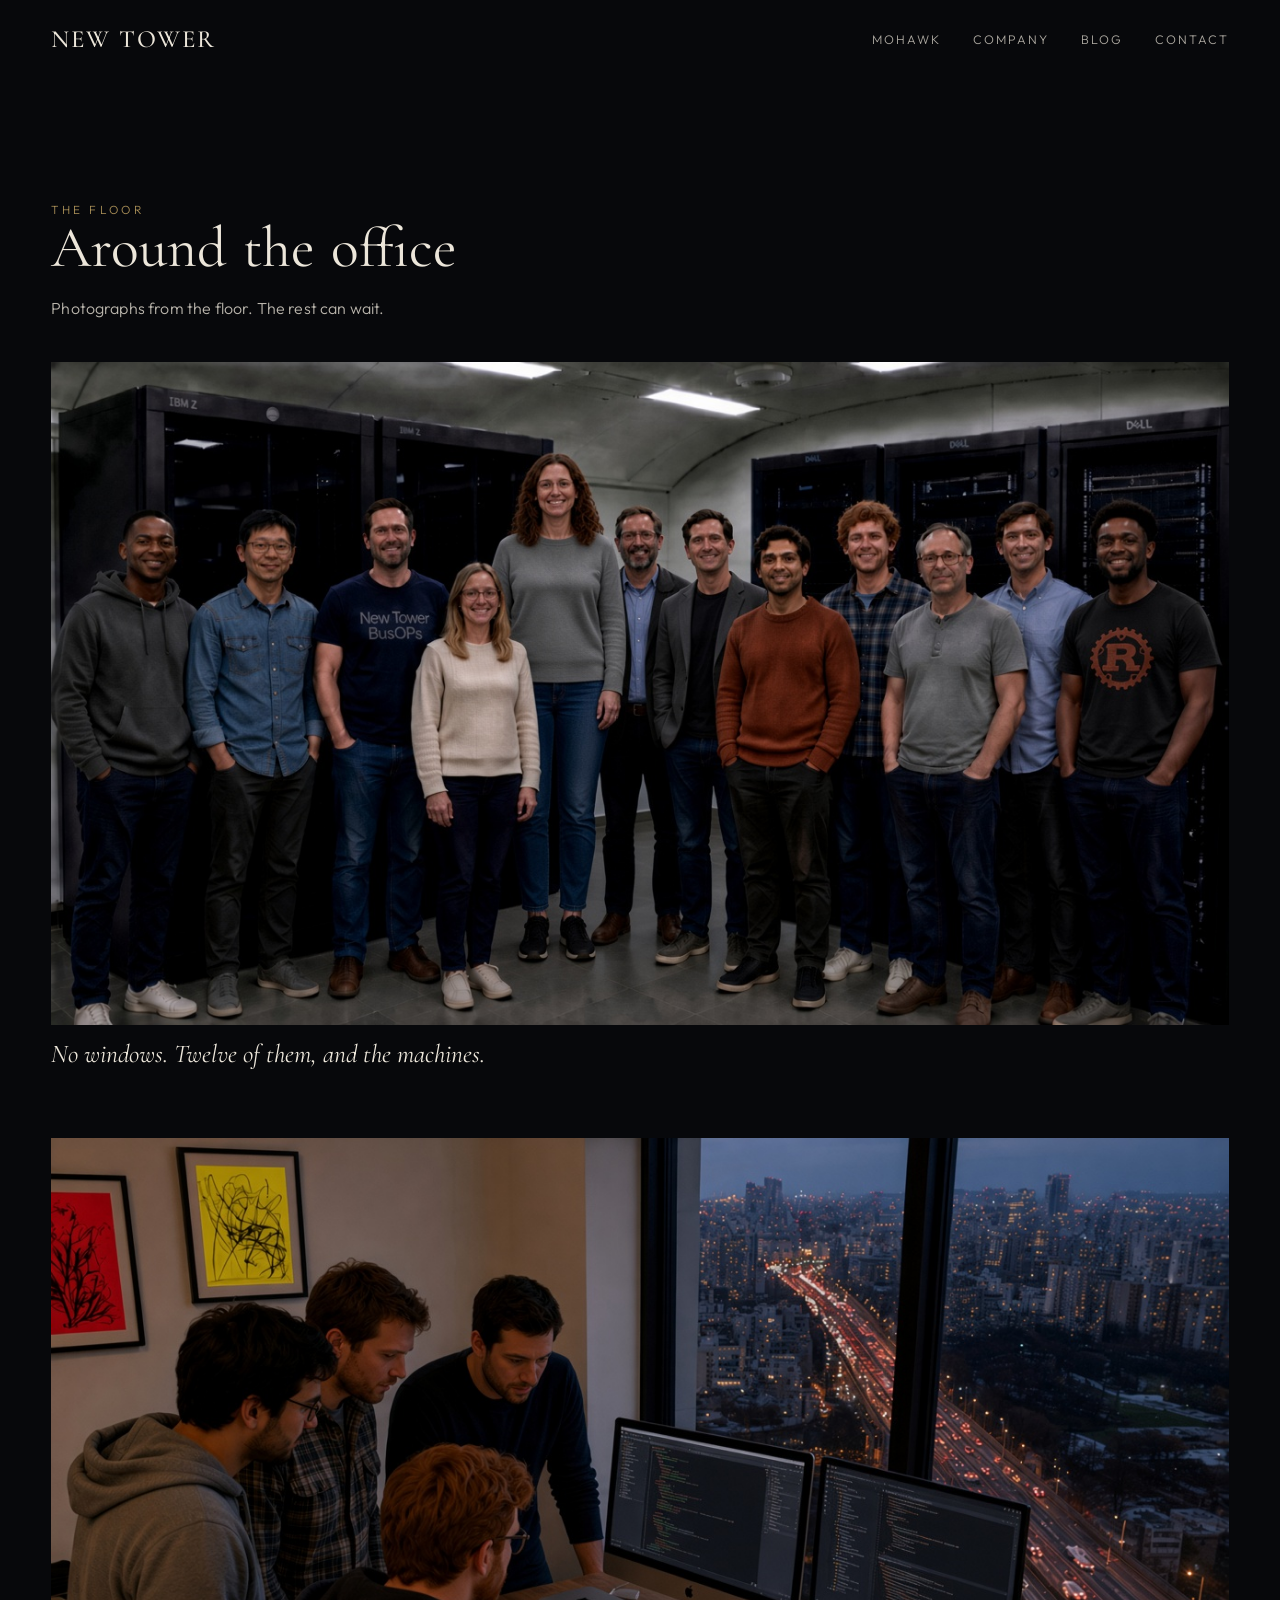
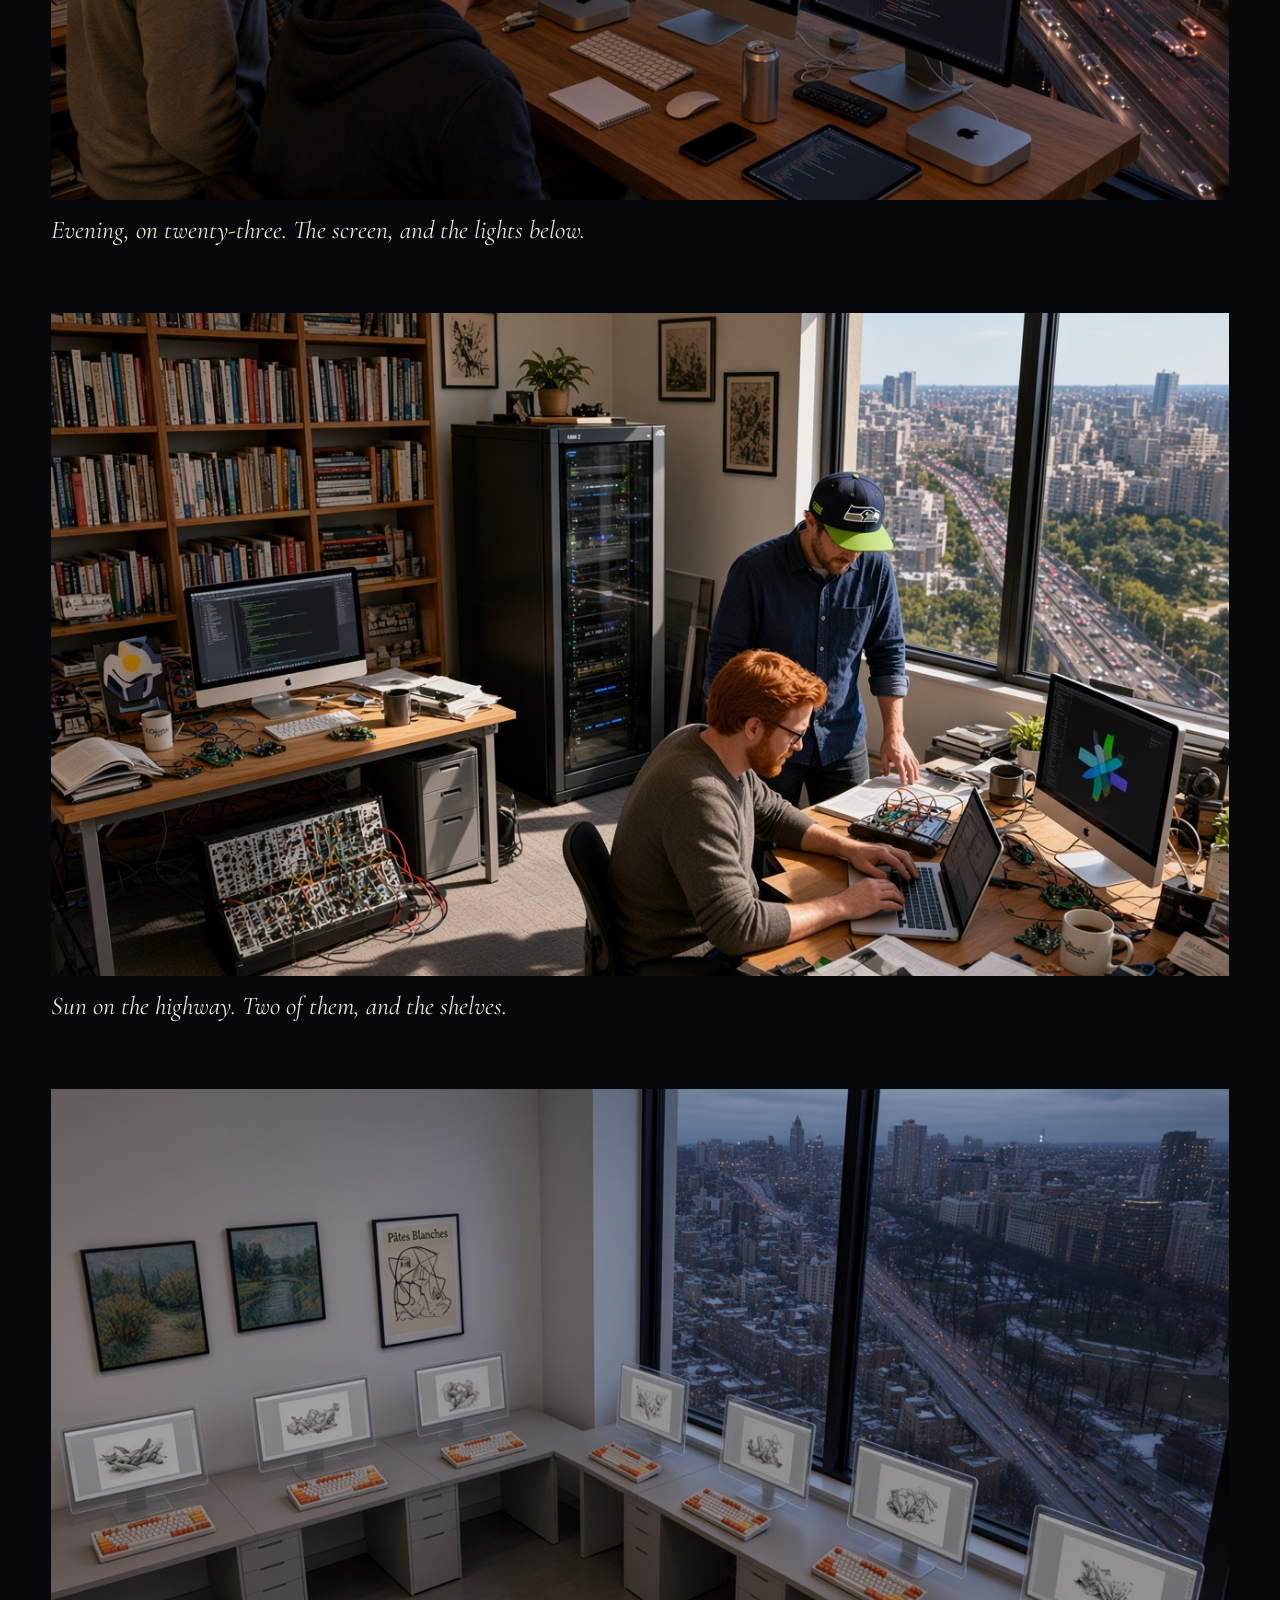
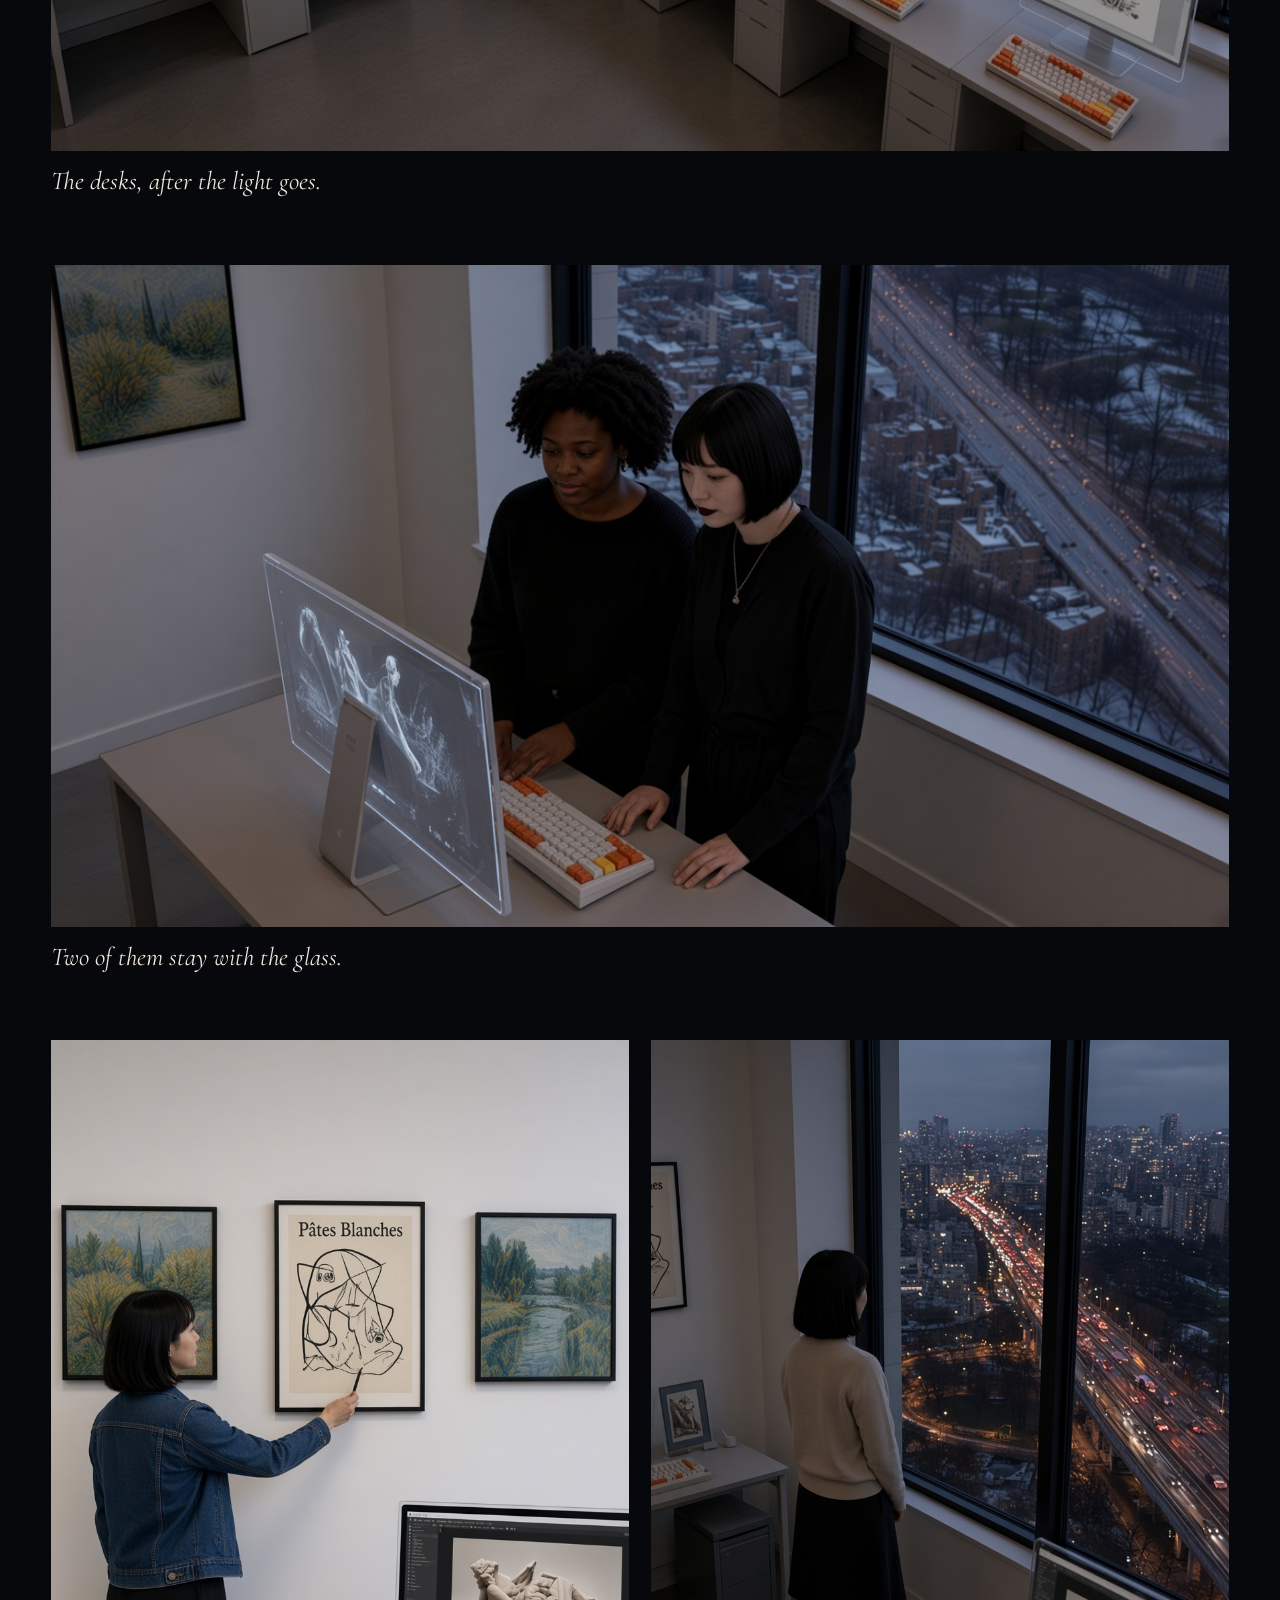
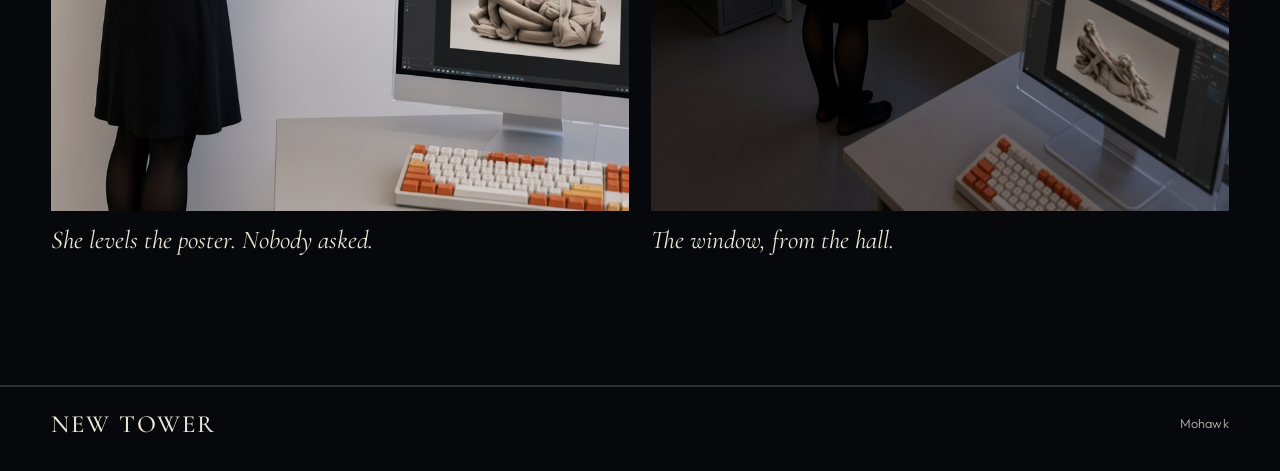
==== commit 2f214599: "Make the grey-sweater woman a foot taller and wear the Rust shirt a little. Co-authored-by: Cursor <" ====
--- a/blog.html
+++ b/blog.html
@@ -37,7 +37,7 @@
         <div class="floor-list">
           <figure>
             <img
-              src="img/server-room-coat.jpg"
+              src="img/server-room-tall.jpg"
               alt="Twelve different coworkers posing in a small server room, machines behind them."
             />
             <figcaption>No windows. Twelve of them, and the machines.</figcaption>
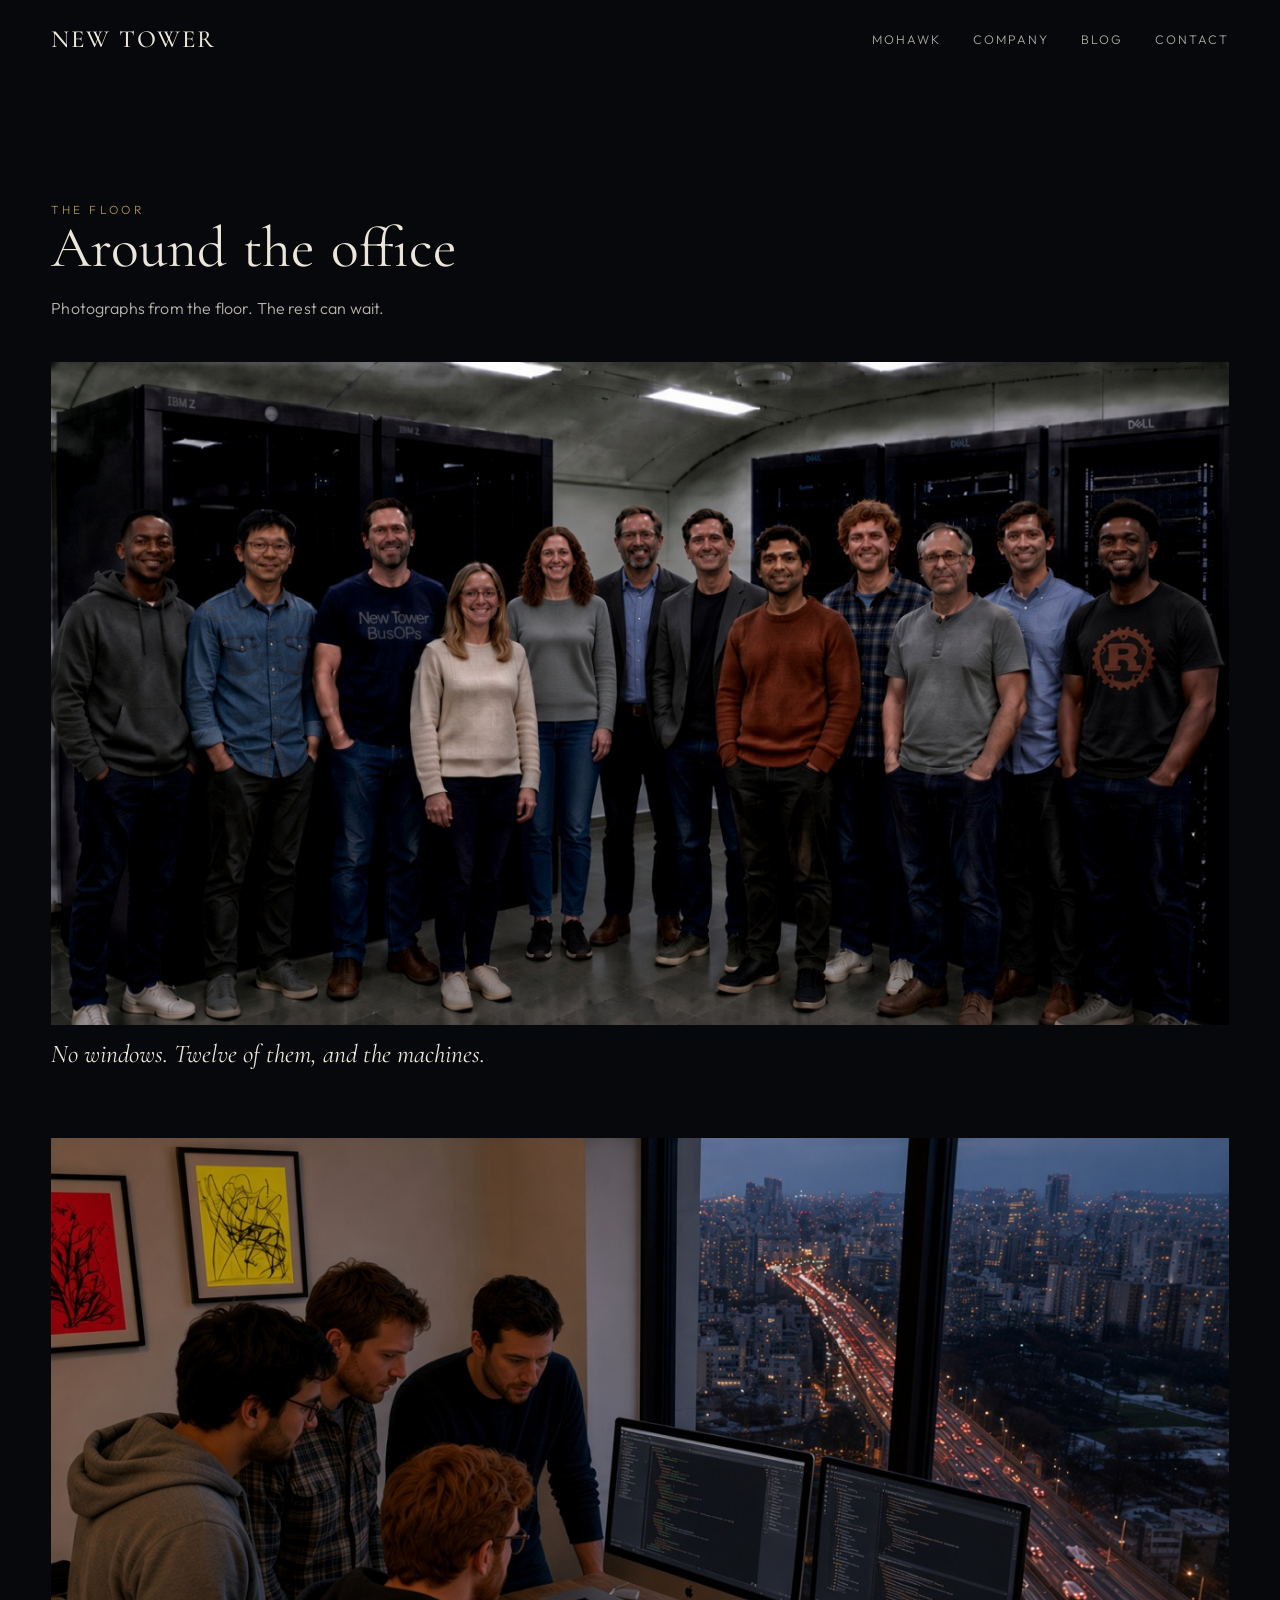
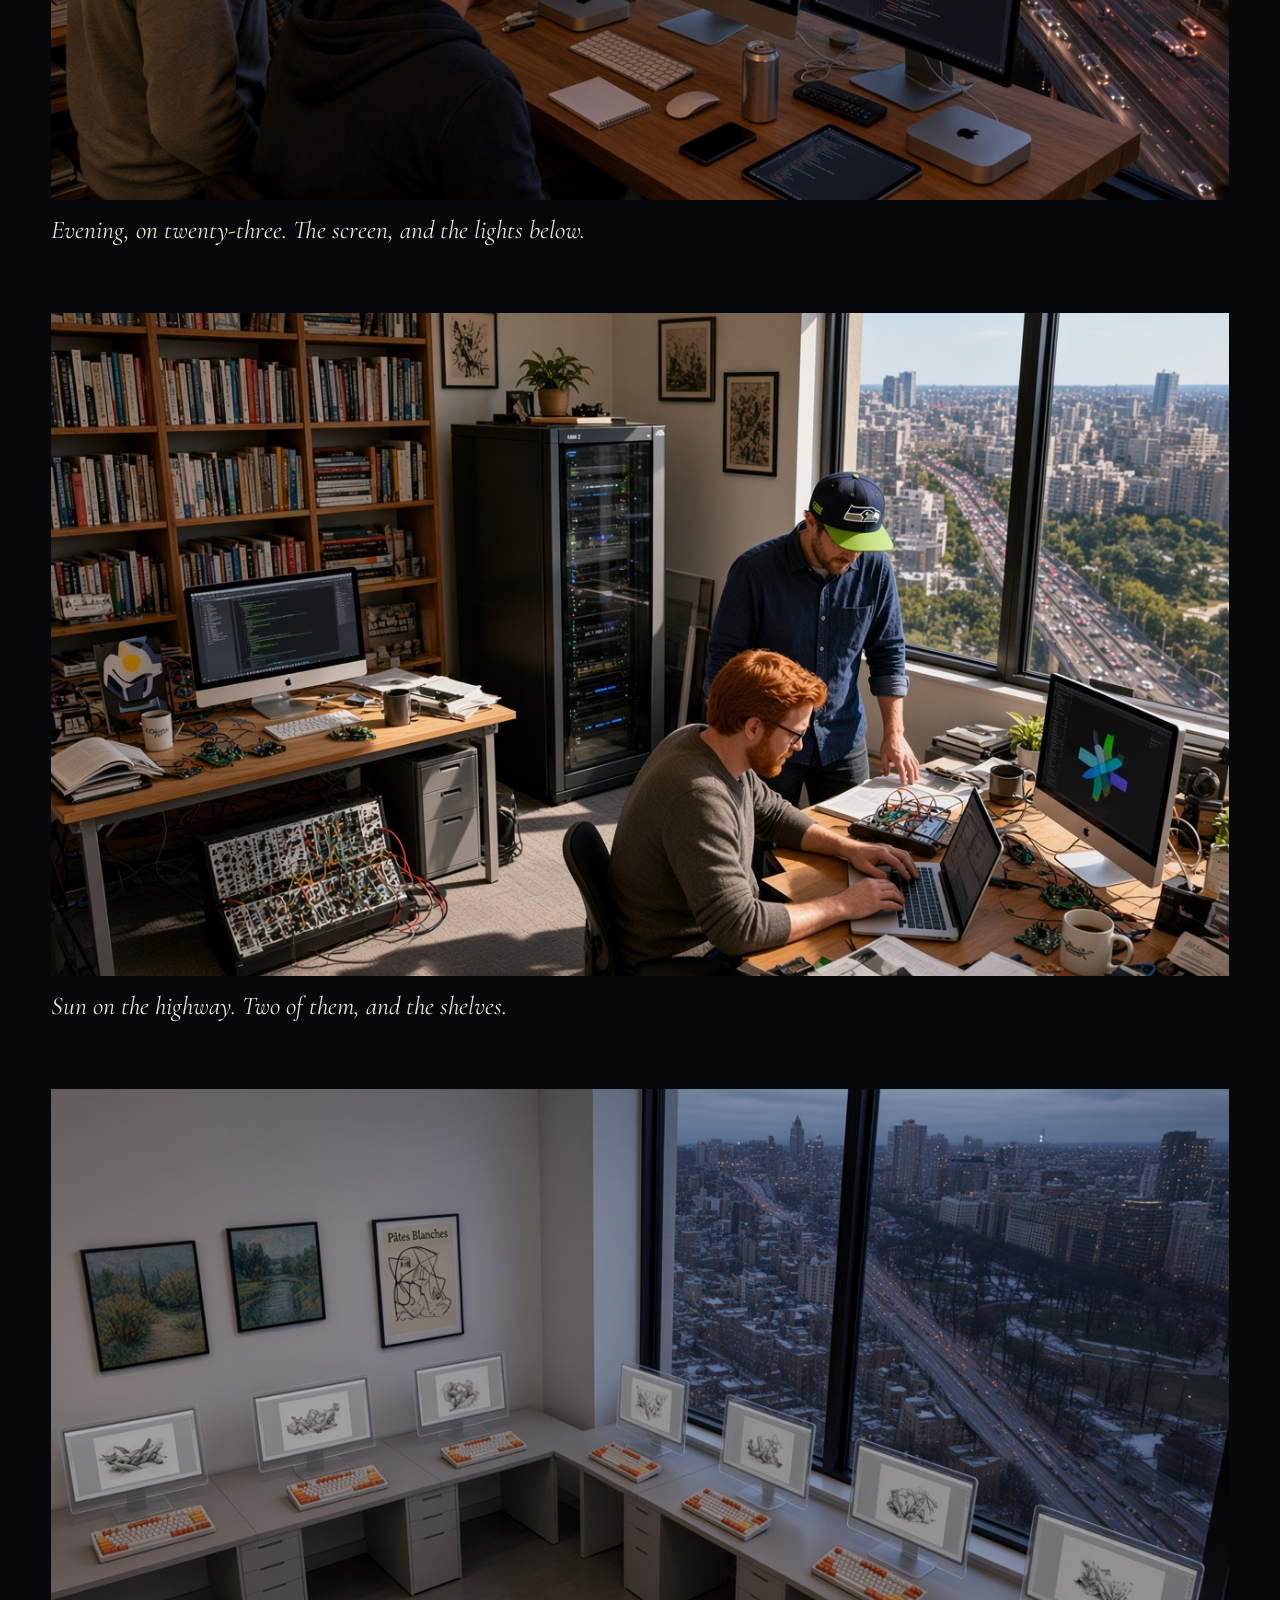
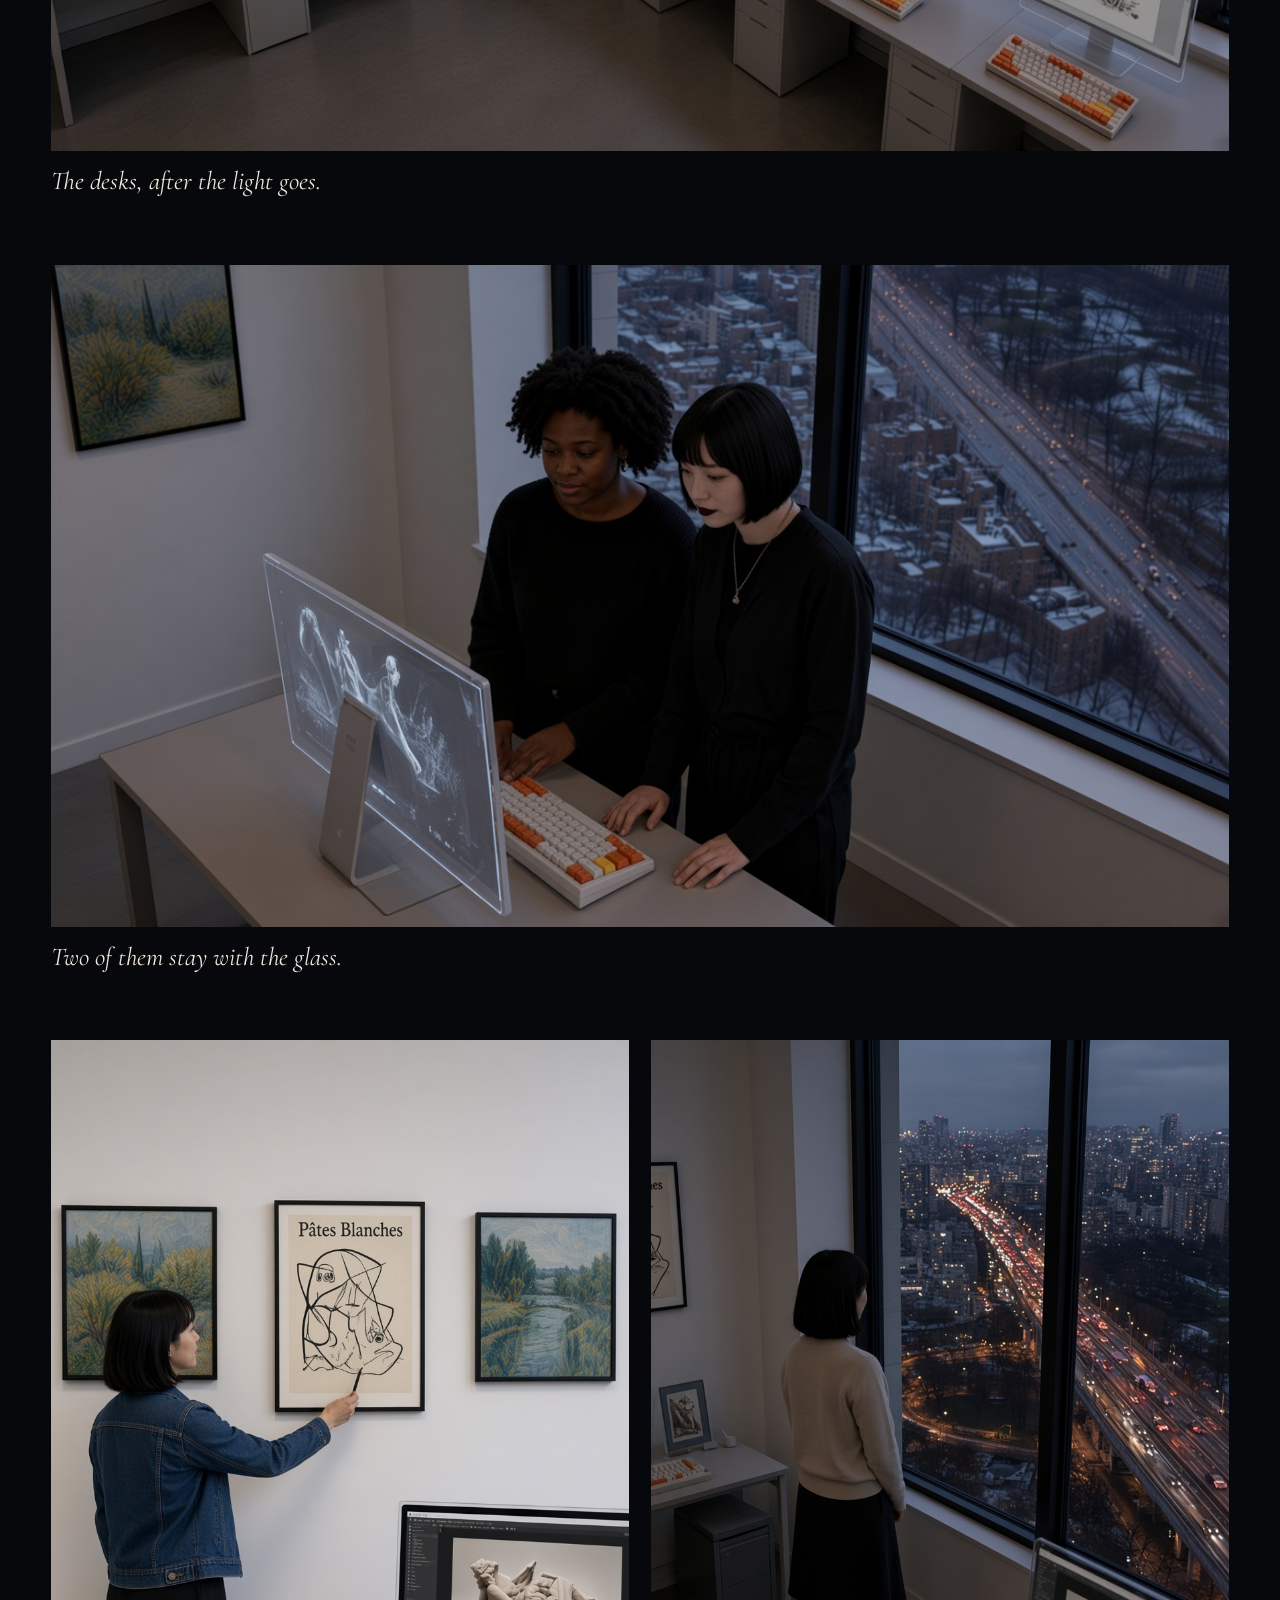
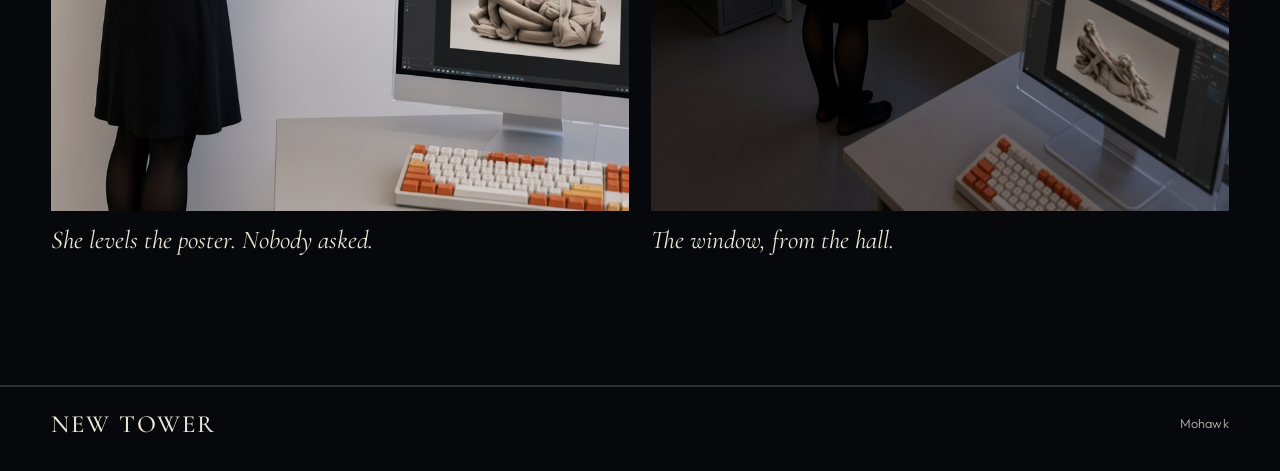
==== commit 1cab14ef: "Bring the grey-sweater woman back to average height. Co-authored-by: Cursor <cursoragent@cursor.com>" ====
--- a/blog.html
+++ b/blog.html
@@ -37,7 +37,7 @@
         <div class="floor-list">
           <figure>
             <img
-              src="img/server-room-tall.jpg"
+              src="img/server-room-level.jpg"
               alt="Twelve different coworkers posing in a small server room, machines behind them."
             />
             <figcaption>No windows. Twelve of them, and the machines.</figcaption>
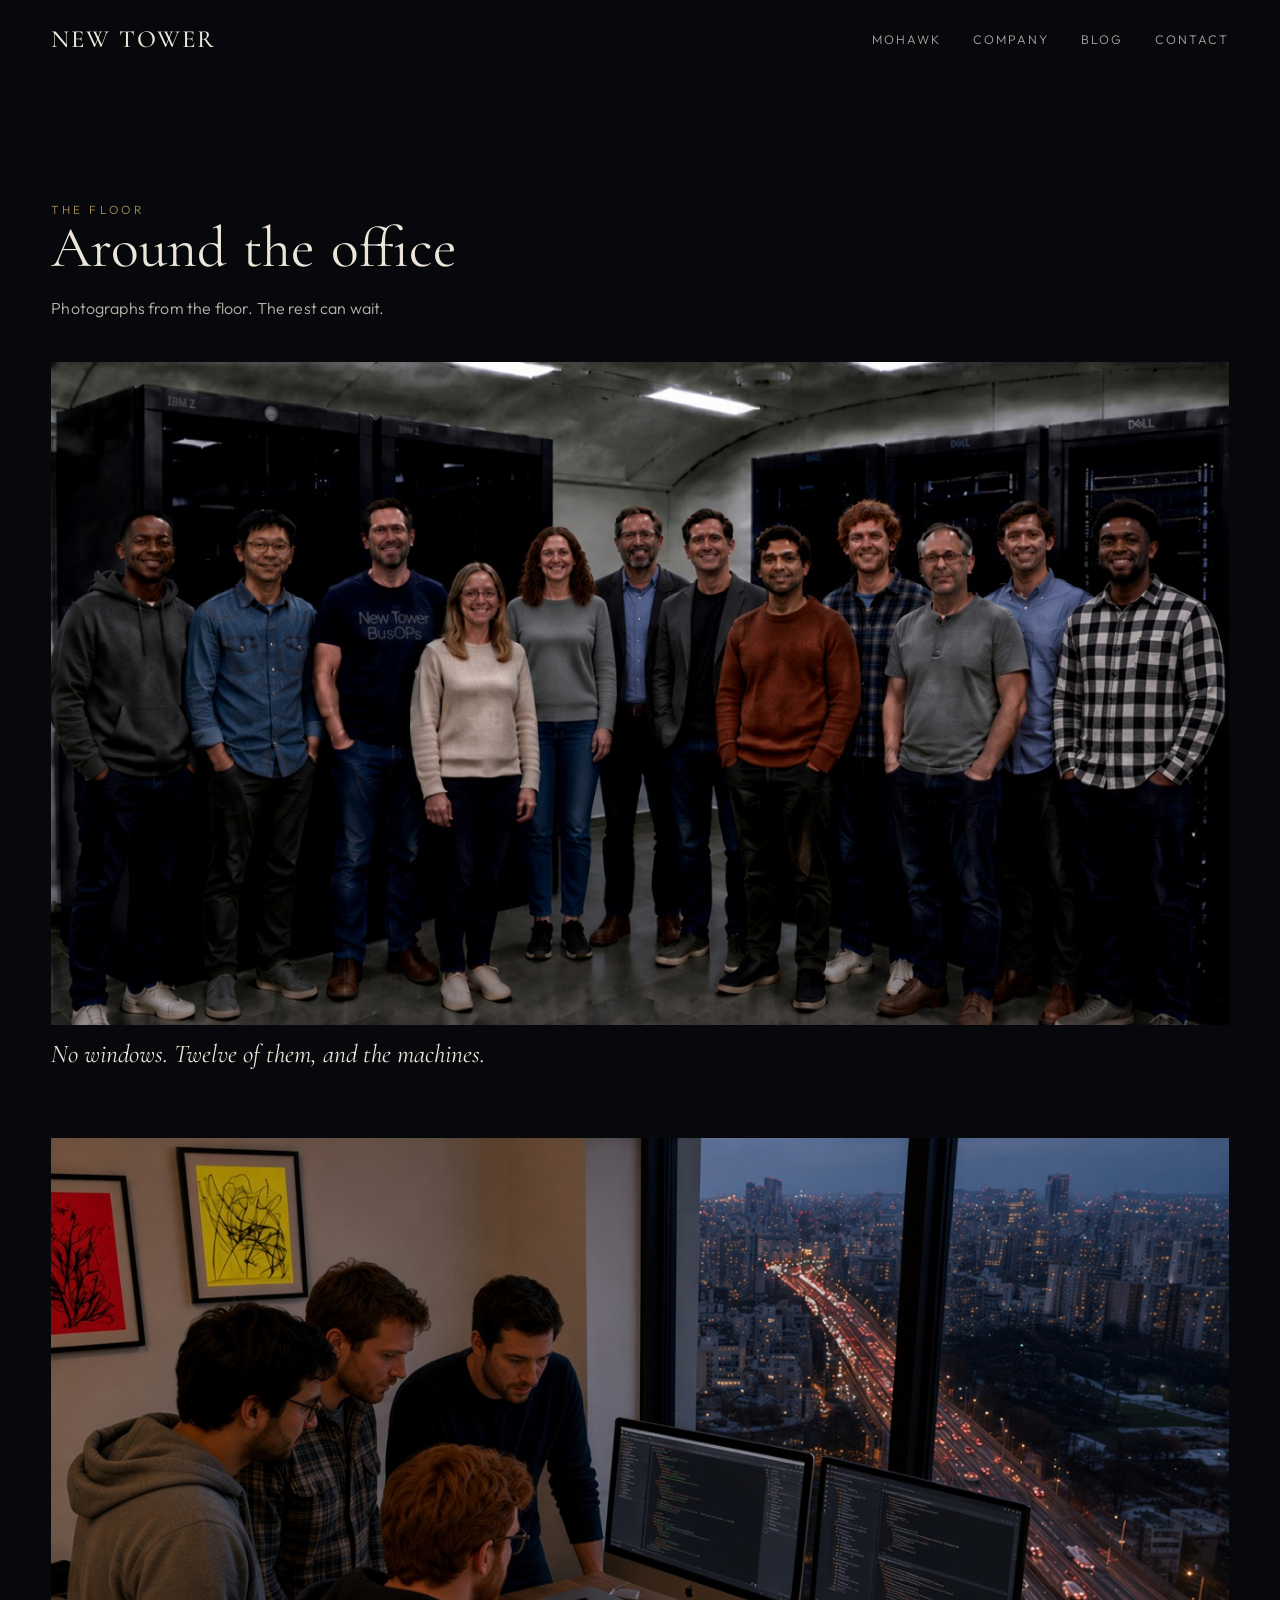
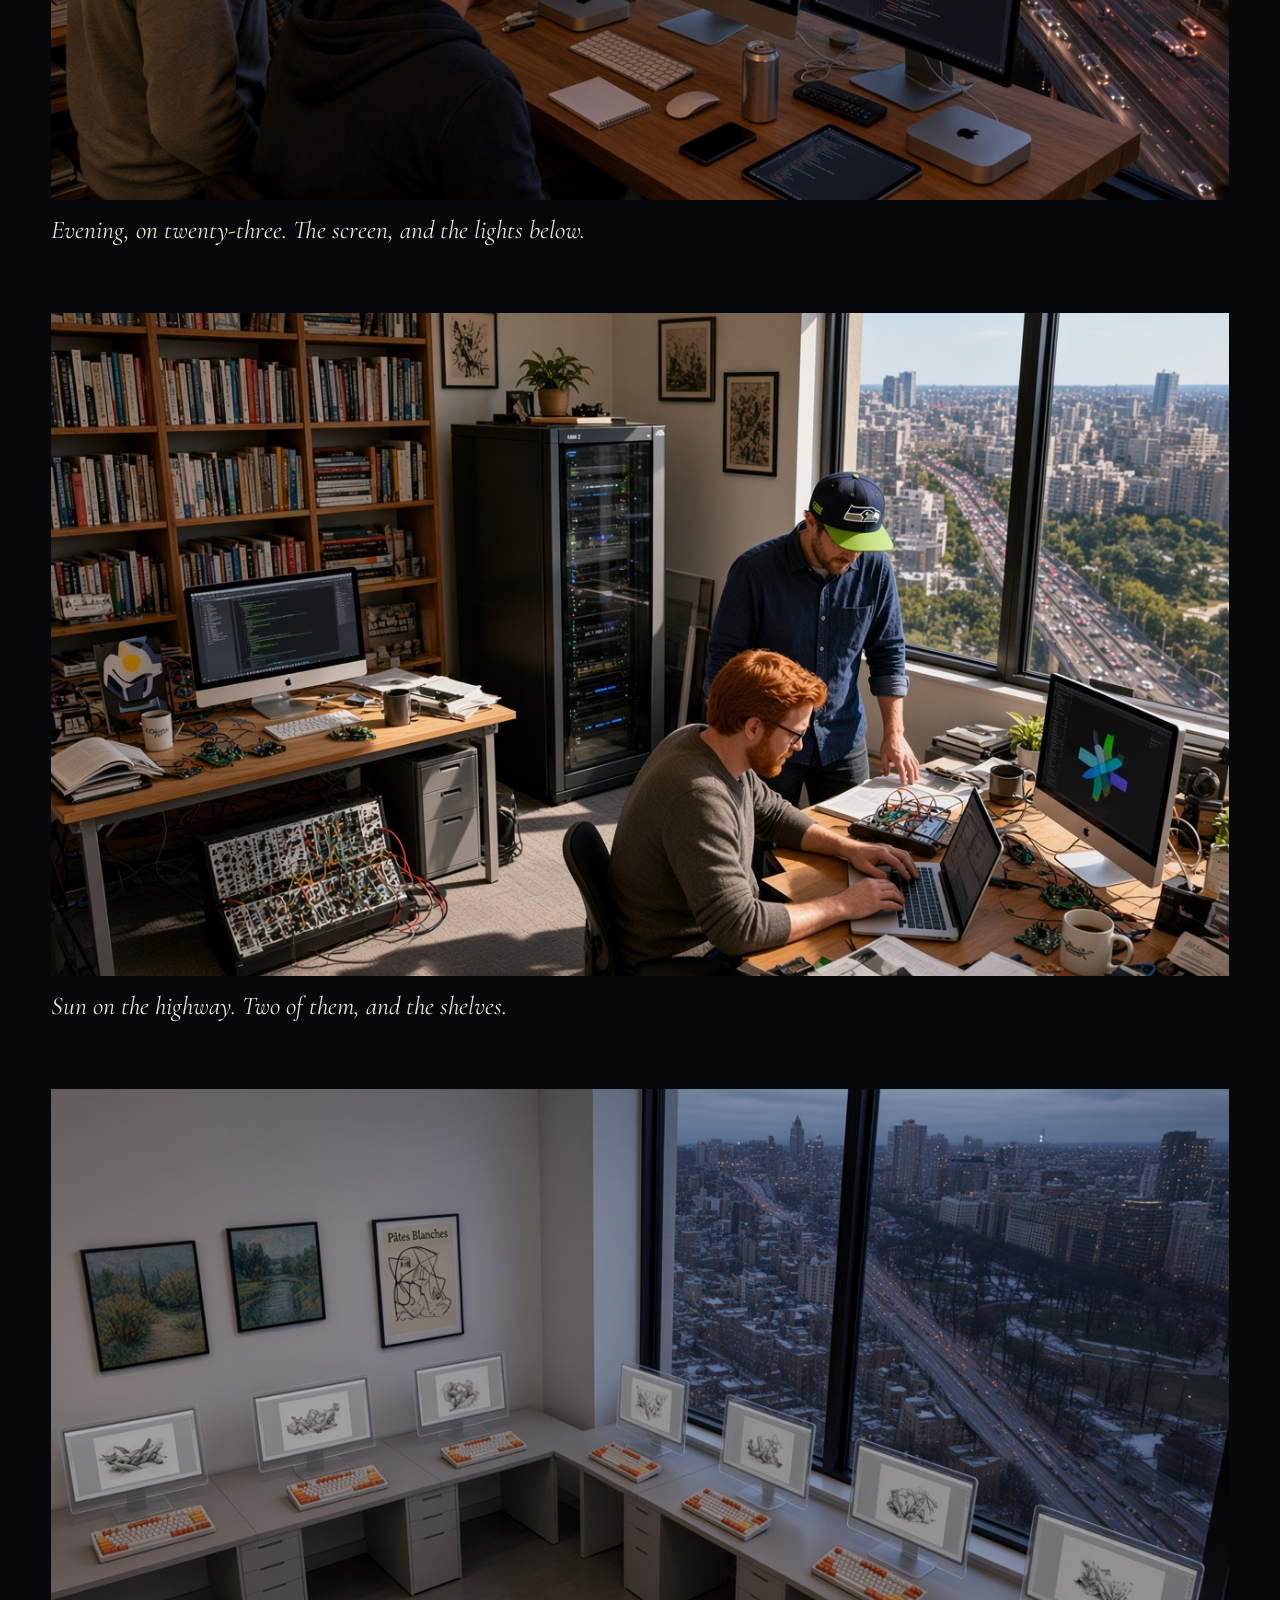
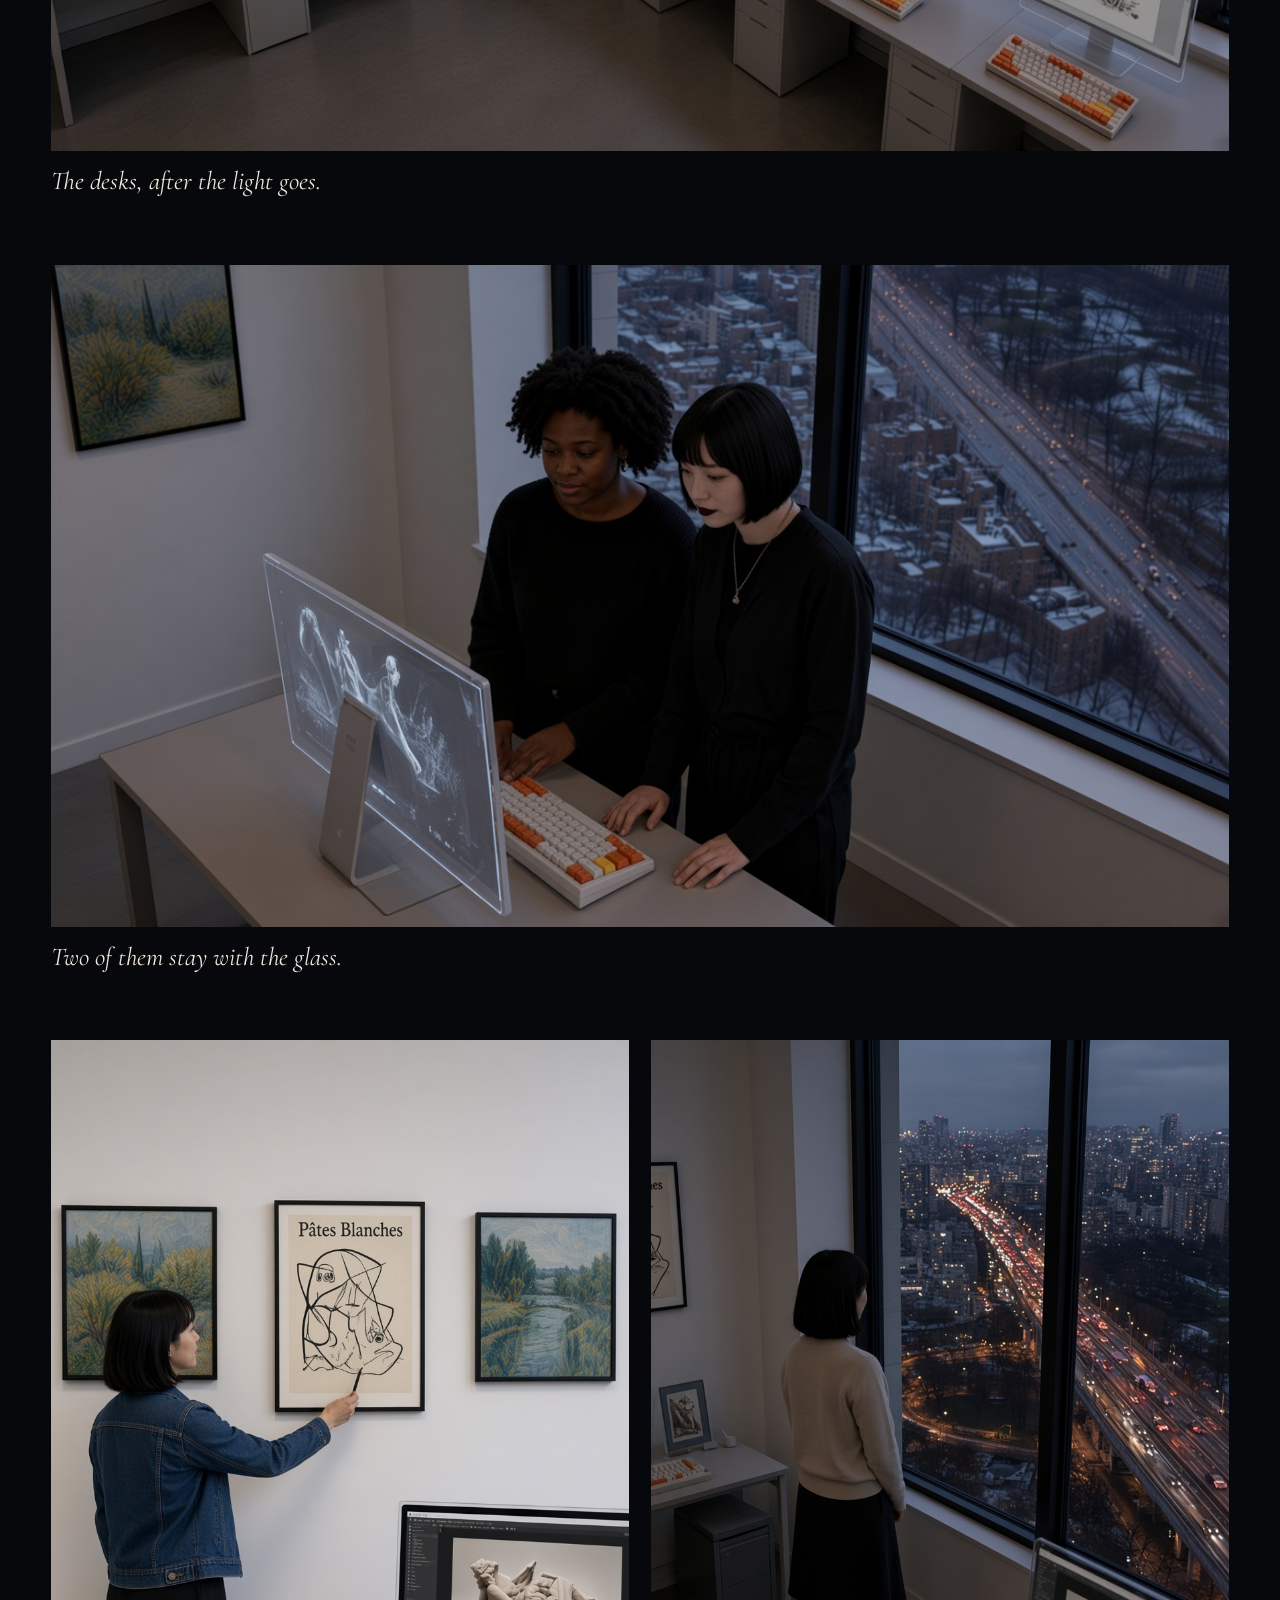
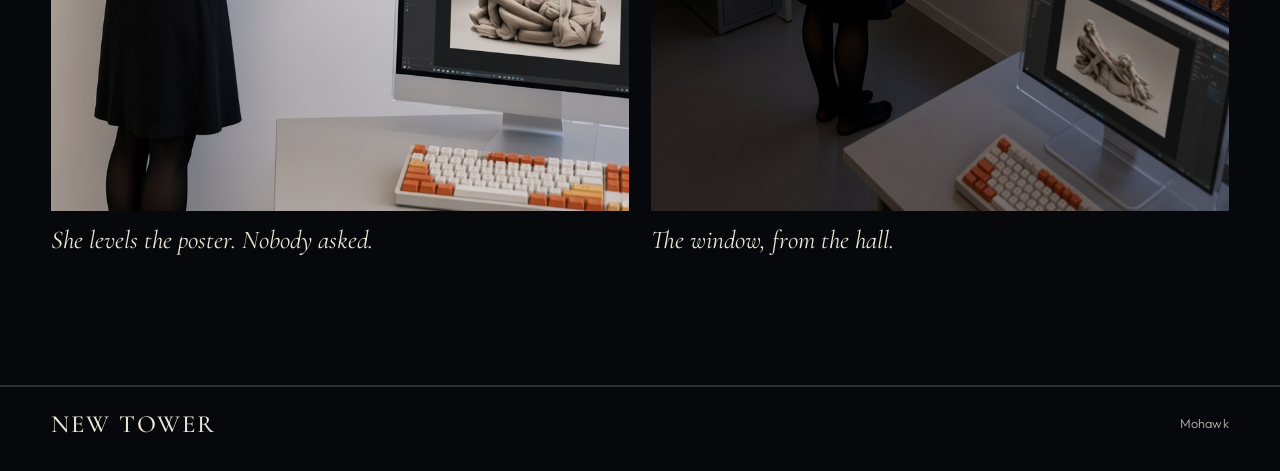
==== commit b8f52064: "Put the man on the right in a black and white flannel. Co-authored-by: Cursor <cursoragent@cursor.co" ====
--- a/blog.html
+++ b/blog.html
@@ -37,7 +37,7 @@
         <div class="floor-list">
           <figure>
             <img
-              src="img/server-room-level.jpg"
+              src="img/server-room-flannel.jpg"
               alt="Twelve different coworkers posing in a small server room, machines behind them."
             />
             <figcaption>No windows. Twelve of them, and the machines.</figcaption>
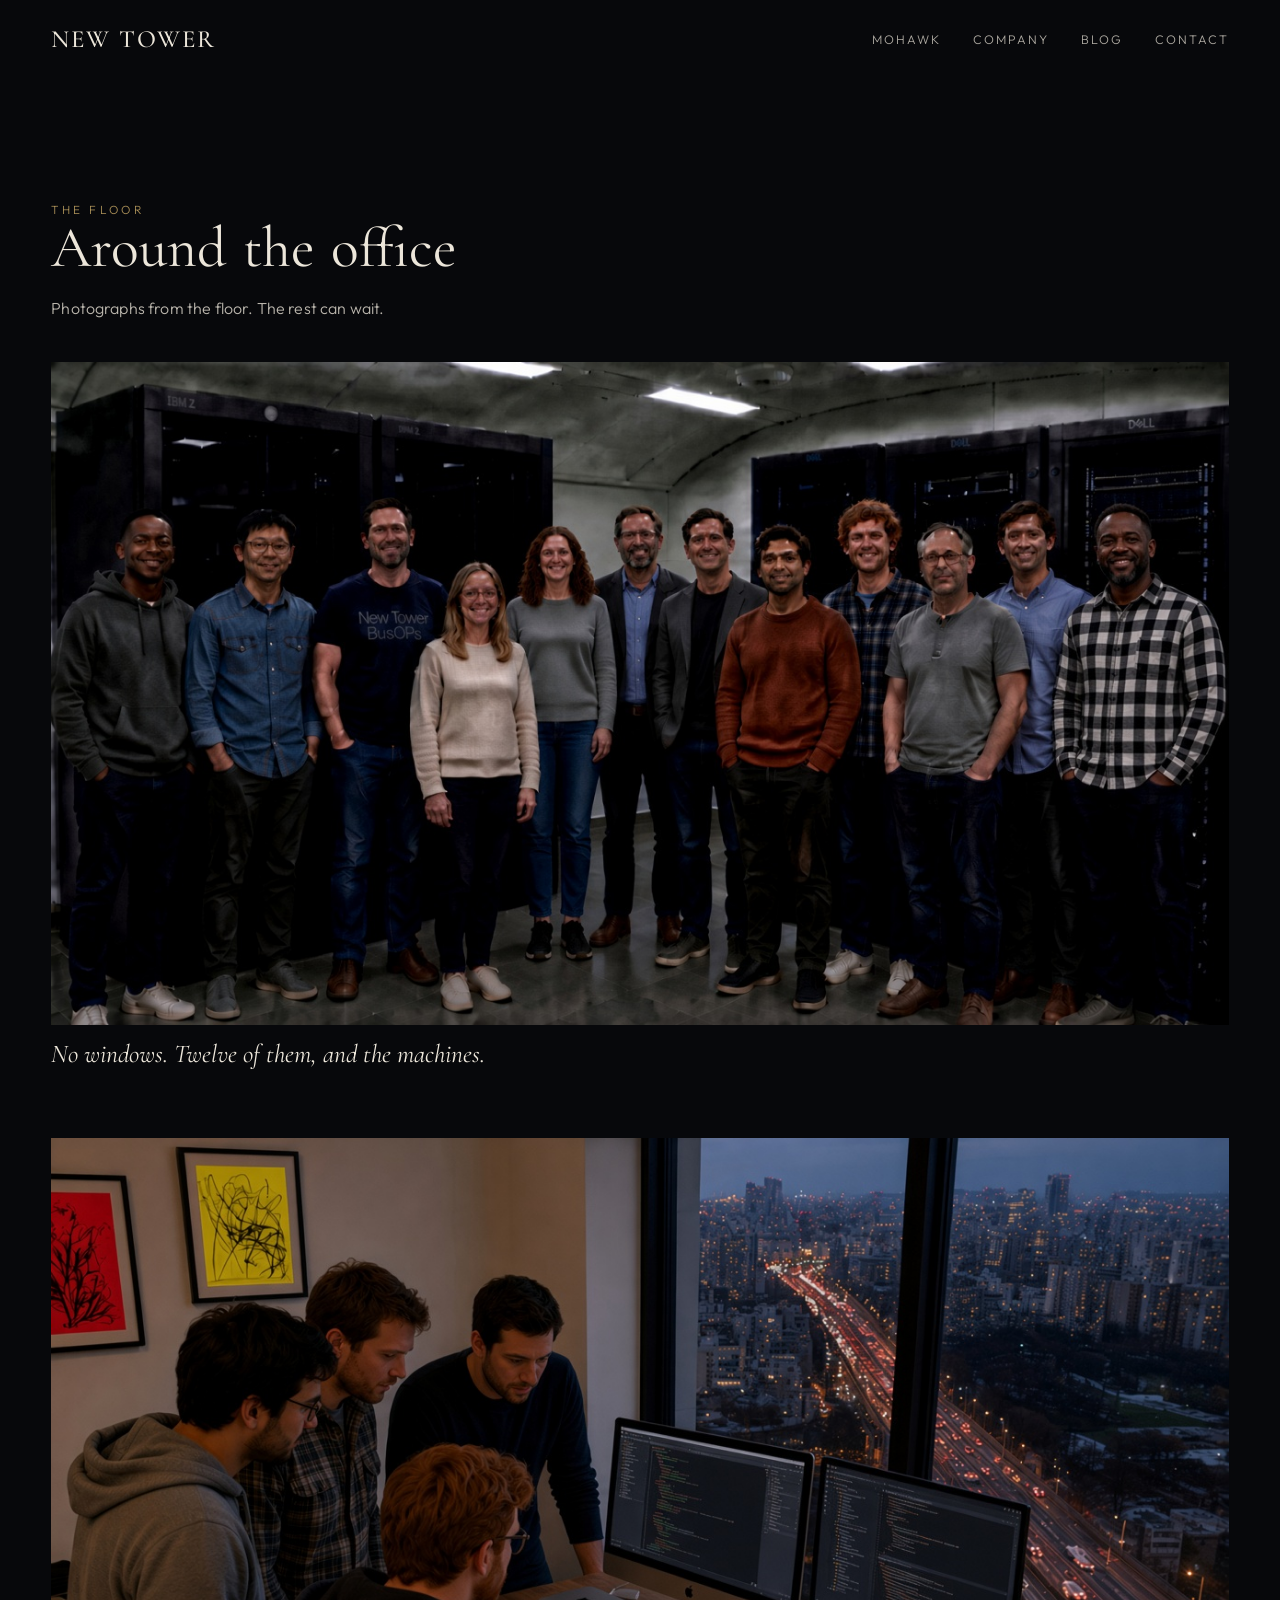
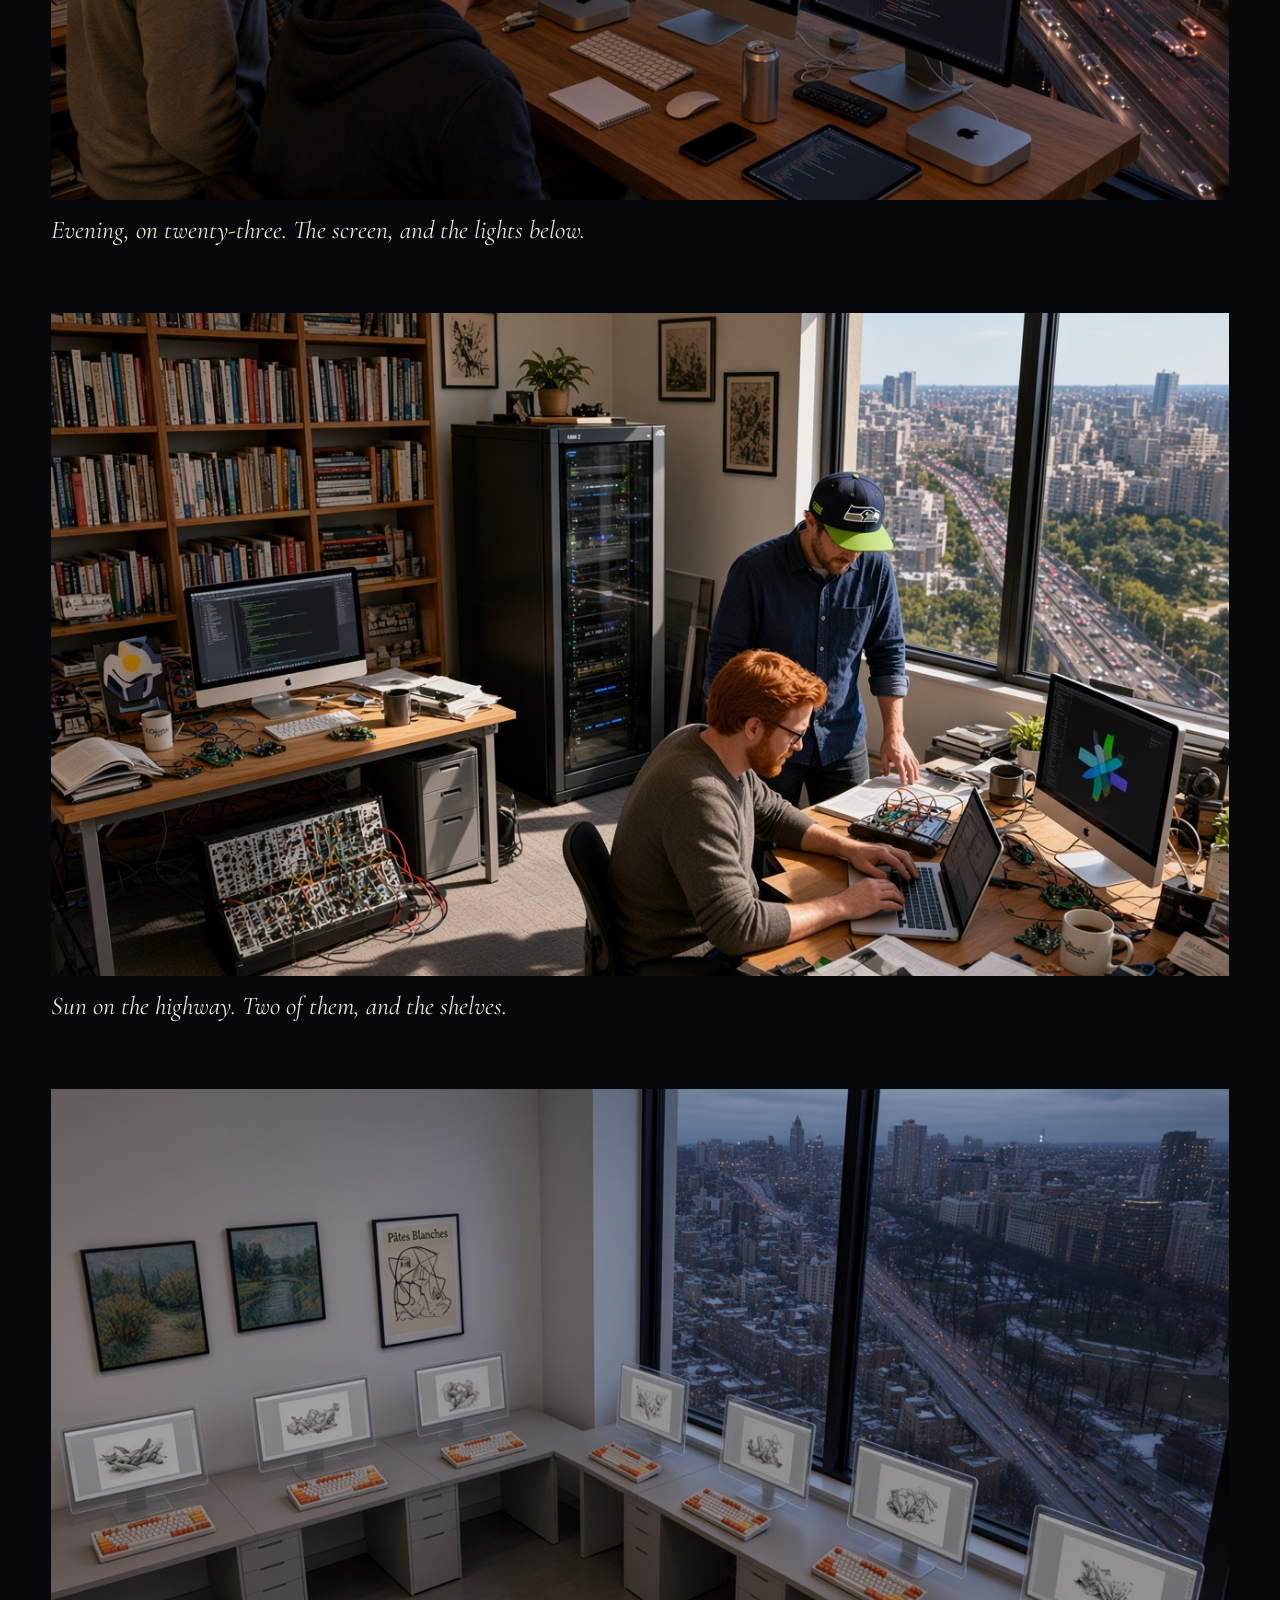
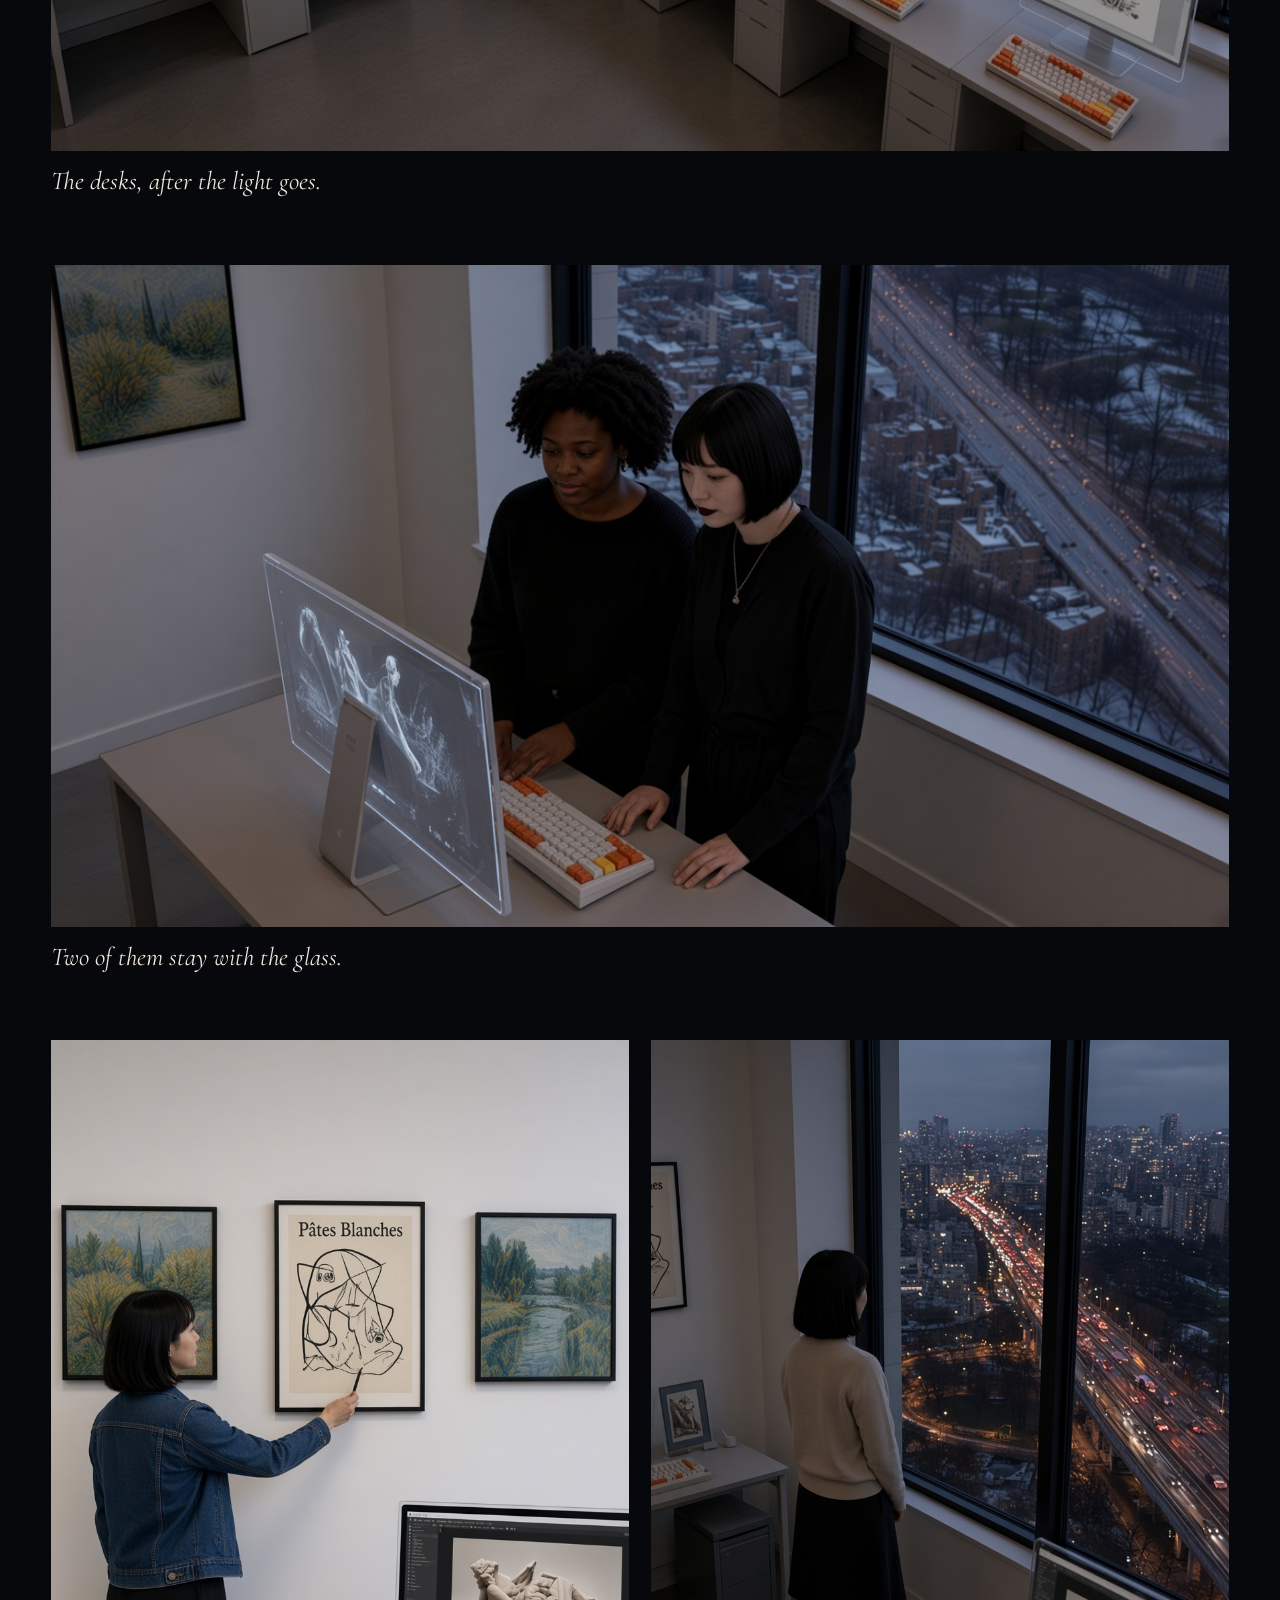
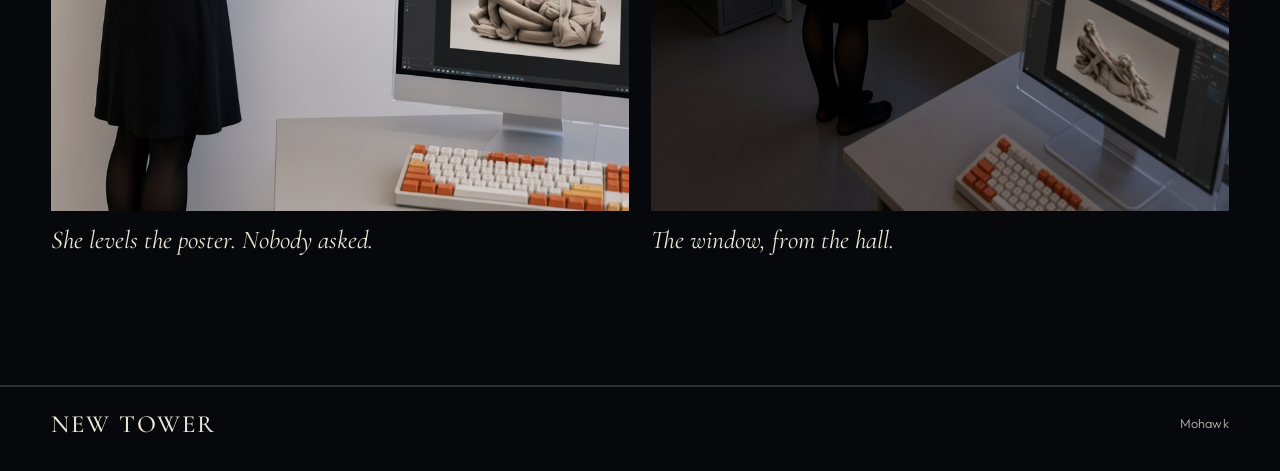
==== commit cb09002a: "Age the man in the flannel into his forties. Co-authored-by: Cursor <cursoragent@cursor.com>" ====
--- a/blog.html
+++ b/blog.html
@@ -37,7 +37,7 @@
         <div class="floor-list">
           <figure>
             <img
-              src="img/server-room-flannel.jpg"
+              src="img/server-room-older.jpg"
               alt="Twelve different coworkers posing in a small server room, machines behind them."
             />
             <figcaption>No windows. Twelve of them, and the machines.</figcaption>
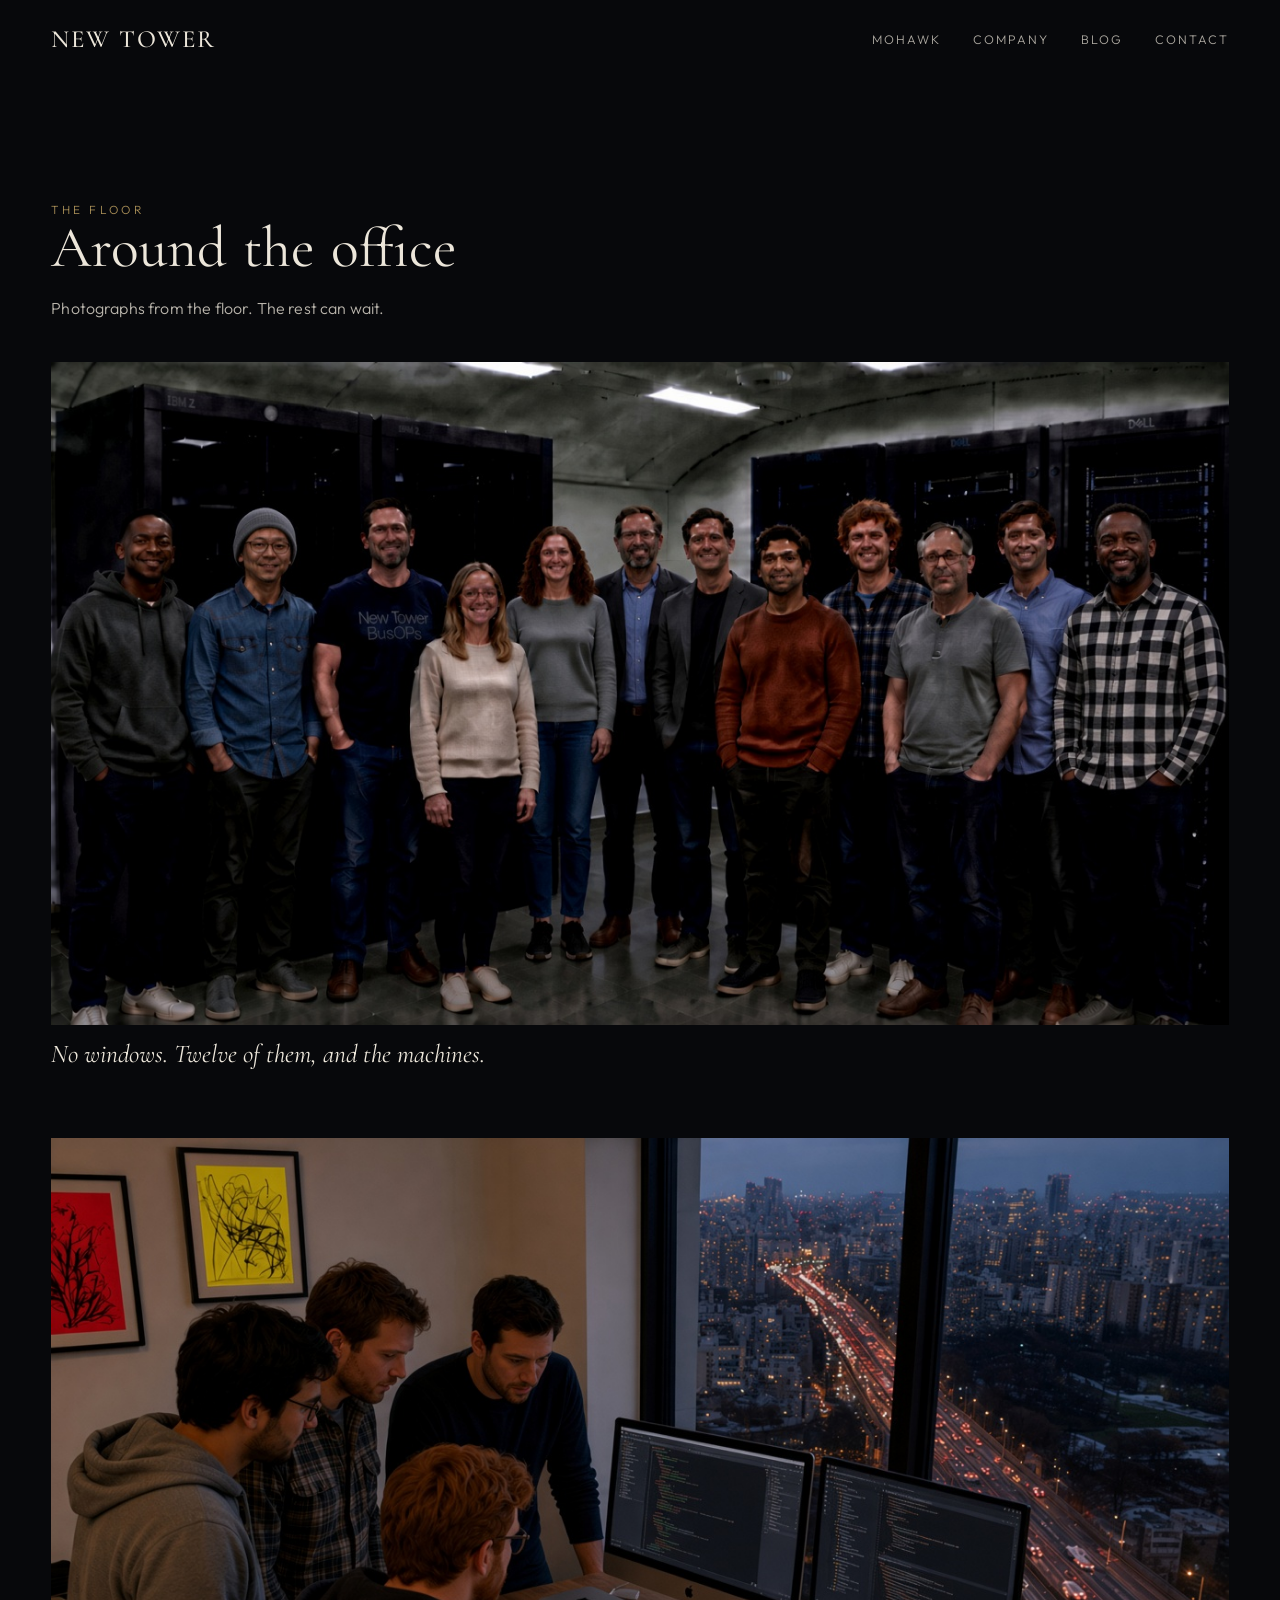
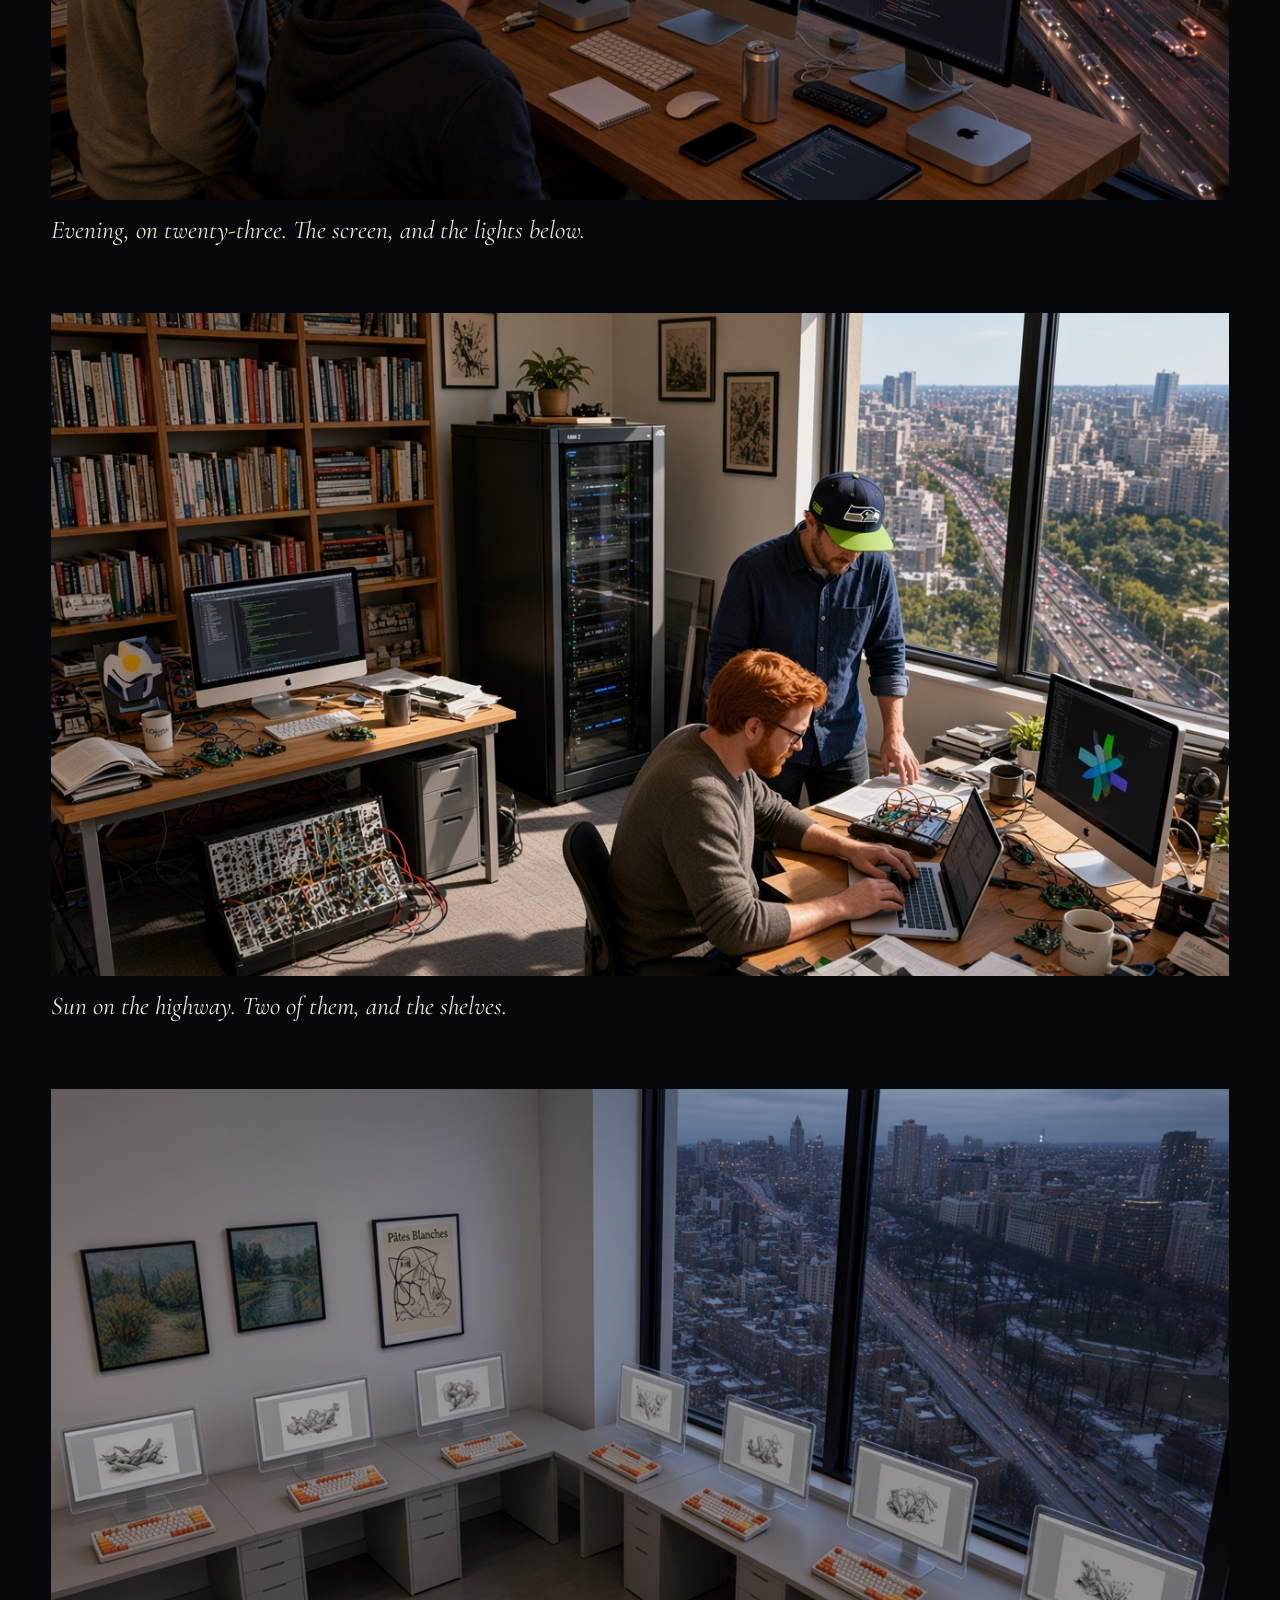
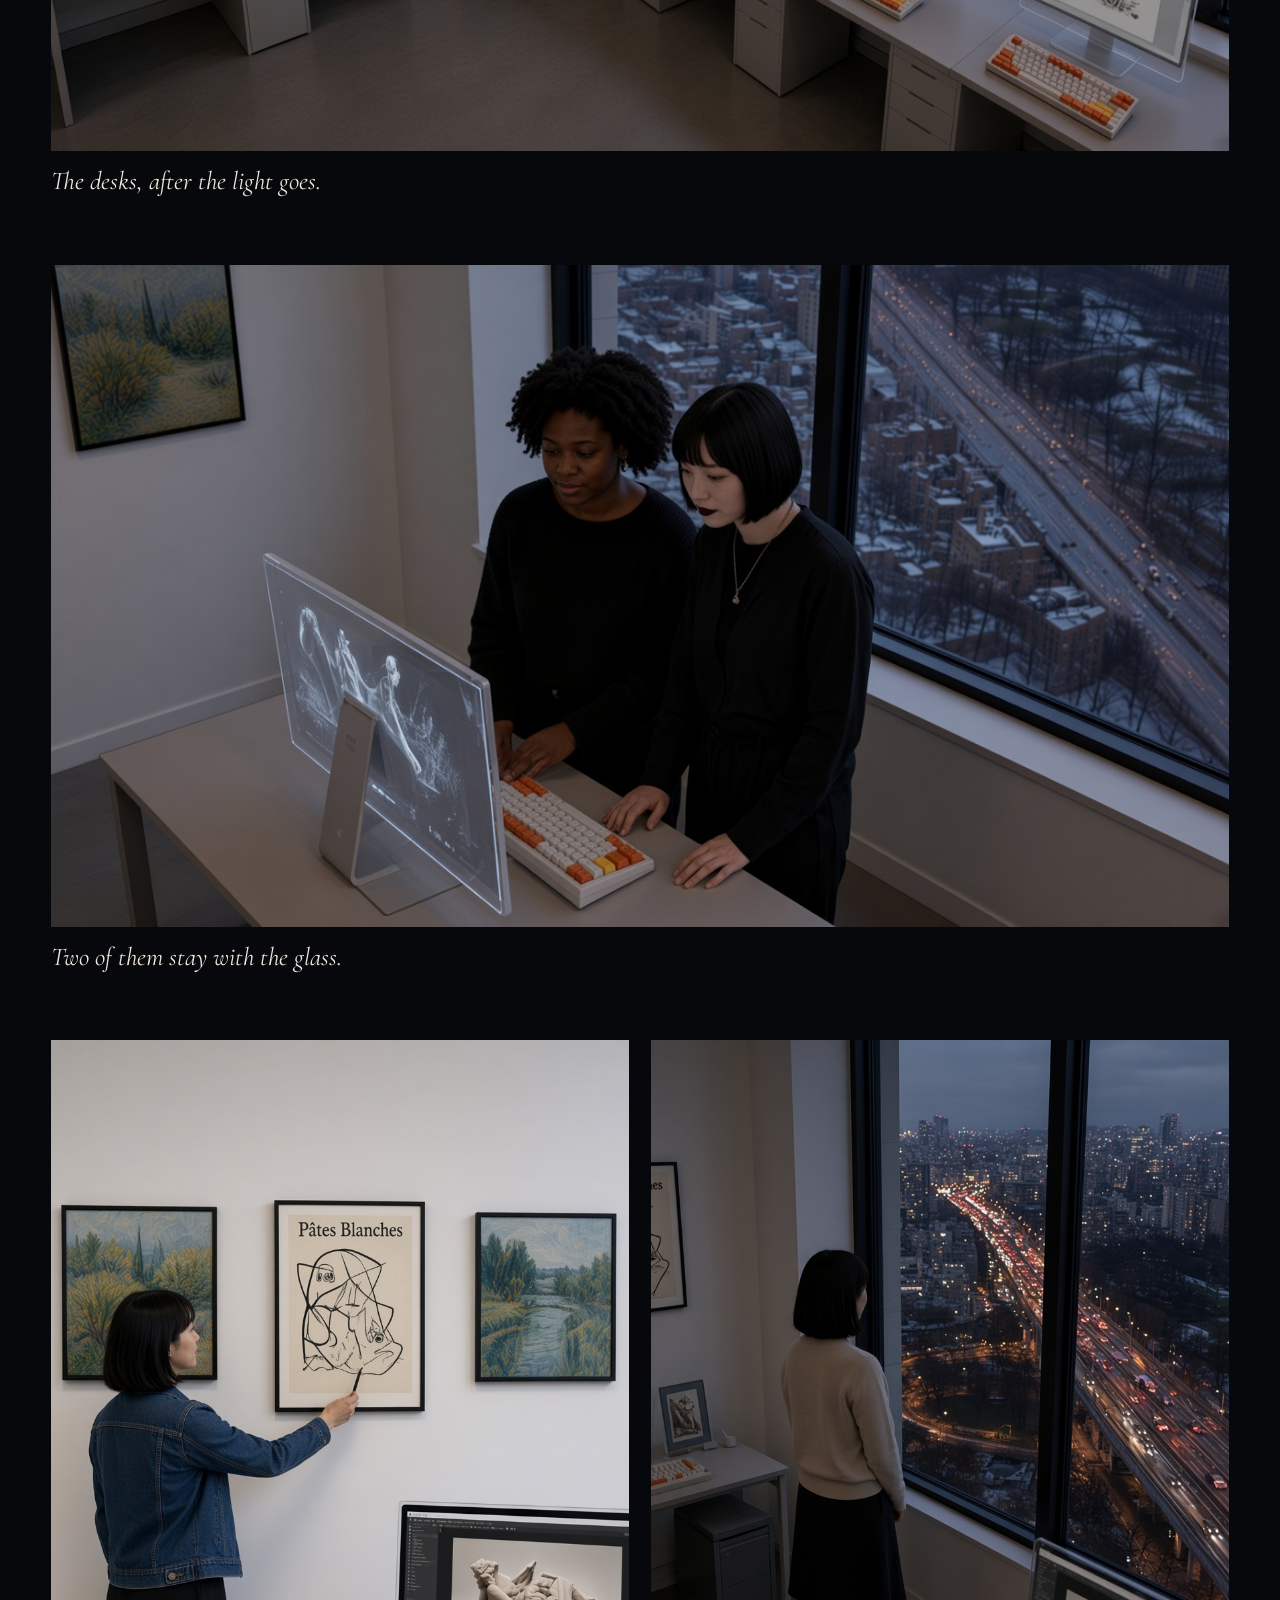
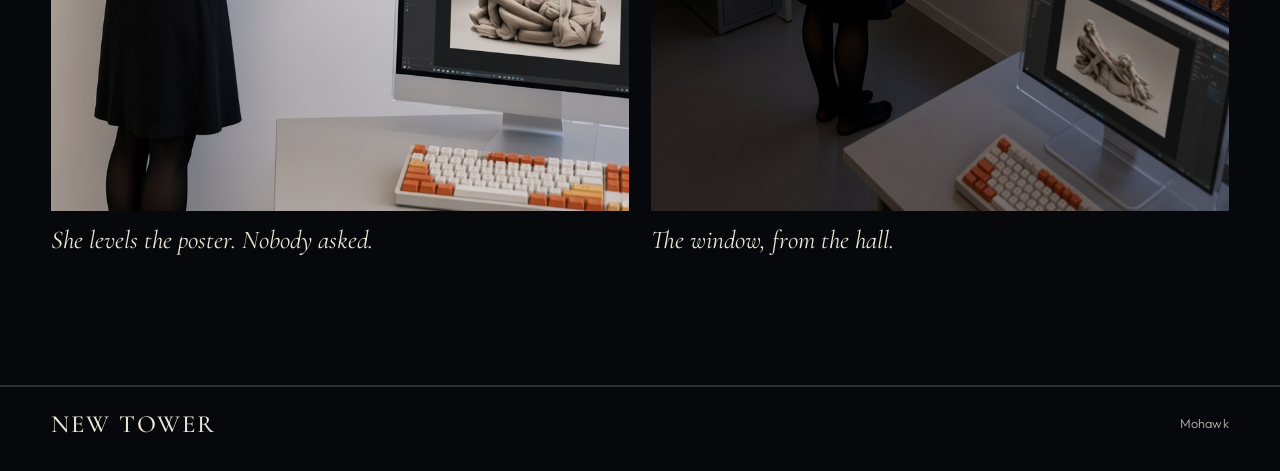
==== commit cfd2111d: "Put a grey beanie on the man second from the left. Co-authored-by: Cursor <cursoragent@cursor.com>" ====
--- a/blog.html
+++ b/blog.html
@@ -37,7 +37,7 @@
         <div class="floor-list">
           <figure>
             <img
-              src="img/server-room-older.jpg"
+              src="img/server-room-beanie.jpg"
               alt="Twelve different coworkers posing in a small server room, machines behind them."
             />
             <figcaption>No windows. Twelve of them, and the machines.</figcaption>
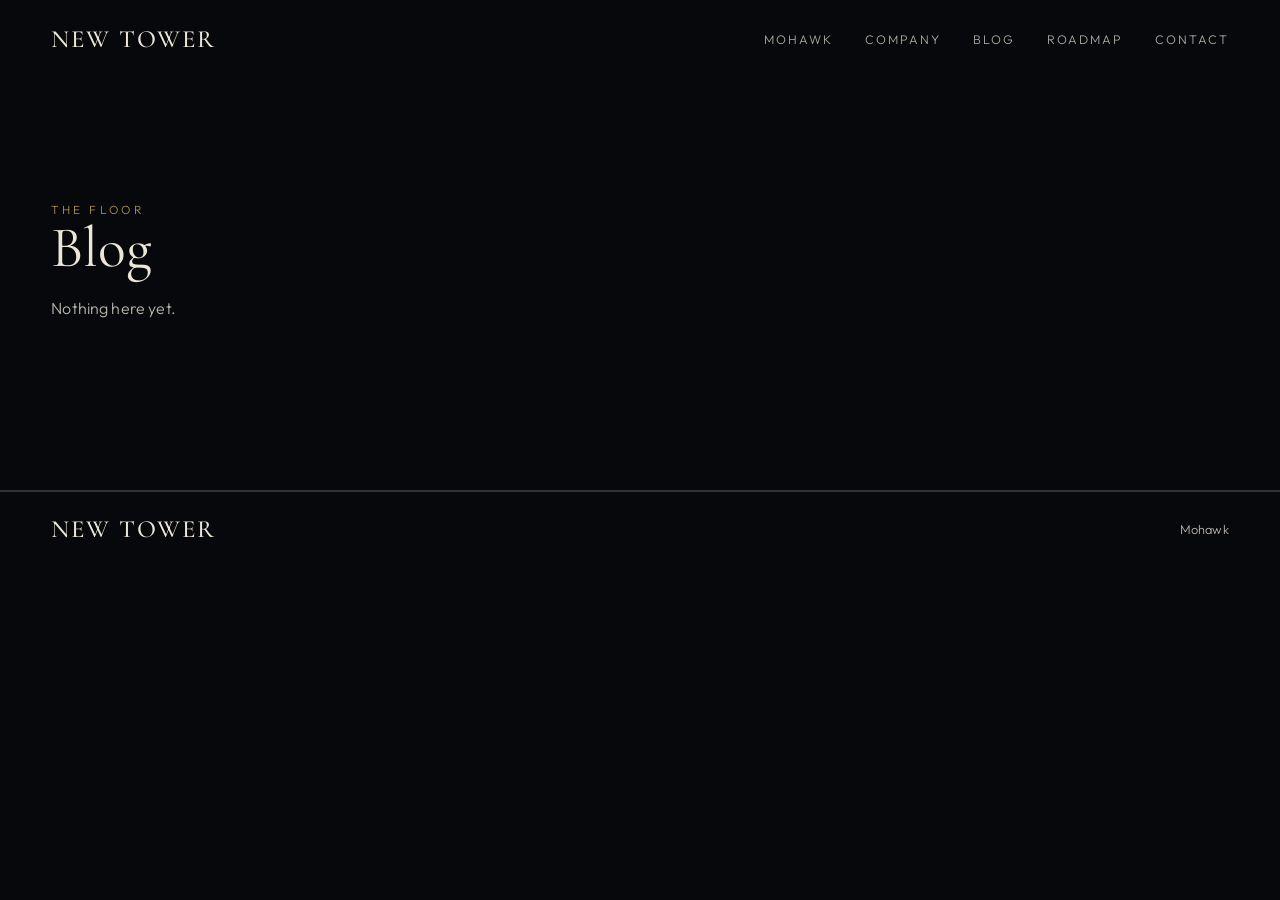
==== commit 2fb5cb1e: "Publish roadmap, Mohawk themes, and homepage story updates. Ship cycling PNW intersection heroes, Mi" ====
--- a/blog.html
+++ b/blog.html
@@ -23,6 +23,7 @@
         <a href="mohawk.html">Mohawk</a>
         <a href="company.html">Company</a>
         <a href="blog.html" aria-current="page">Blog</a>
+        <a href="roadmap.html">Roadmap</a>
         <a href="index.html#contact">Contact</a>
       </nav>
     </header>
@@ -31,62 +32,10 @@
       <section class="section floor" id="floor">
         <div class="section-head">
           <p class="kicker">The floor</p>
-          <h2>Around the office</h2>
-          <p>Photographs from the floor. The rest can wait.</p>
+          <h2>Blog</h2>
+          <p>Nothing here yet.</p>
         </div>
-        <div class="floor-list">
-          <figure>
-            <img
-              src="img/server-room-beanie.jpg"
-              alt="Twelve different coworkers posing in a small server room, machines behind them."
-            />
-            <figcaption>No windows. Twelve of them, and the machines.</figcaption>
-          </figure>
-          <figure>
-            <img
-              src="img/office-desk-art.jpg"
-              alt="Developers gathered at a larger wood desk in early evening, a second screen beside the main one, cables across the desk, the city lit outside, a red picture and a yellow picture on the wall."
-            />
-            <figcaption>Evening, on twenty-three. The screen, and the lights below.</figcaption>
-          </figure>
-          <figure>
-            <img
-              src="img/office-fellows.jpg"
-              alt="A sunny office with two developers, bookshelves, and the highway outside."
-            />
-            <figcaption>Sun on the highway. Two of them, and the shelves.</figcaption>
-          </figure>
-          <figure>
-            <img
-              src="img/office-desks.jpg"
-              alt="Empty desks along the window at dusk, the city lit far below."
-            />
-            <figcaption>The desks, after the light goes.</figcaption>
-          </figure>
-          <figure>
-            <img
-              src="img/office-two.jpg"
-              alt="Two women at a glass monitor, the highway behind them."
-            />
-            <figcaption>Two of them stay with the glass.</figcaption>
-          </figure>
-          <div class="floor-pair">
-            <figure>
-              <img
-                src="img/office-poster.jpg"
-                alt="A woman in a denim jacket straightening a framed Pâtes Blanches poster."
-              />
-              <figcaption>She levels the poster. Nobody asked.</figcaption>
-            </figure>
-            <figure>
-              <img
-                src="img/office-window.jpg"
-                alt="A woman at the window after dark, looking down at the highway."
-              />
-              <figcaption>The window, from the hall.</figcaption>
-            </figure>
-          </div>
-        </div>
+        <div class="floor-list"></div>
       </section>
     </main>
 
--- a/css/hero.css
+++ b/css/hero.css
@@ -113,8 +113,70 @@
 }
 
 .nav nav a:hover,
-.nav nav a:focus-visible {
+.nav nav a:focus-visible,
+.nav nav a[data-plate][aria-current="true"] {
   opacity: 1;
+}
+
+.hero-mohawk .nav nav a[href="mohawk.html"] {
+  margin-left: 0.6rem;
+}
+
+.hero-roadmap .hero-plate {
+  position: absolute;
+  inset: 0;
+  width: 100%;
+  height: 100%;
+  object-fit: cover;
+  opacity: 0;
+  z-index: 0;
+  transition: opacity 1.6s ease;
+}
+
+.hero-roadmap .hero-plate.is-visible {
+  opacity: 1;
+  z-index: 1;
+}
+
+.roadmap-list {
+  margin: 0;
+  padding: 0;
+  list-style: none;
+  max-width: 36rem;
+}
+
+.hero-roadmap .hero-copy .roadmap-list {
+  animation: rise 1.15s var(--ease) 0.12s both;
+}
+
+.roadmap-list li {
+  display: flex;
+  align-items: center;
+  gap: clamp(0.85rem, 2.5vw, 1.25rem);
+  padding: 1.1rem 0;
+  border-top: 1px solid var(--line);
+  font-family: "Cormorant Garamond", Georgia, serif;
+  font-size: clamp(2rem, 4vw, 3rem);
+  line-height: 1;
+}
+
+.roadmap-app-icon {
+  flex-shrink: 0;
+  width: clamp(3rem, 7vw, 4.5rem);
+  height: clamp(3rem, 7vw, 4.5rem);
+  border-radius: 22%;
+  object-fit: cover;
+  box-shadow: 0 8px 28px rgba(0, 0, 0, 0.35);
+}
+
+.roadmap-list span {
+  display: block;
+  margin-top: 0.45rem;
+  font-family: Outfit, system-ui, sans-serif;
+  font-size: 0.74rem;
+  letter-spacing: 0.22em;
+  text-transform: uppercase;
+  color: var(--gold);
 }
 
 .hero-copy {
@@ -262,6 +324,14 @@
 
 .still {
   min-height: 16rem;
+}
+
+.still img {
+  display: block;
+  width: 100%;
+  height: 16rem;
+  object-fit: cover;
+  object-position: left top;
 }
 
 .card-a .still {
@@ -434,6 +504,43 @@
   background: #e7c27a;
 }
 
+.sheet-spotlight {
+  margin-top: clamp(4.5rem, 10vw, 7rem);
+  padding-top: clamp(2.5rem, 6vw, 4rem);
+  border-top: 1px solid rgba(28, 25, 21, 0.12);
+  max-width: 40rem;
+}
+
+.sheet-spotlight .spotlight-title {
+  margin: 0;
+  font-family: "Cormorant Garamond", Georgia, serif;
+  font-weight: 400;
+  font-size: clamp(2rem, 4vw, 3rem);
+  line-height: 1.05;
+}
+
+.sheet-spotlight .spotlight-deck {
+  margin: 1.1rem 0 0;
+  line-height: 1.65;
+  opacity: 0.82;
+}
+
+.sheet-spotlight + .beat {
+  margin-top: clamp(2.5rem, 6vw, 4rem);
+}
+
+.sheet-mark {
+  display: flex;
+  justify-content: flex-end;
+  margin: clamp(3.5rem, 8vw, 5.5rem) 0 0;
+}
+
+.sheet-mark img {
+  display: block;
+  width: clamp(8.5rem, 16vw, 12.5rem);
+  height: auto;
+}
+
 .studio-copy p,
 .footer p {
   margin: 0 0 1rem;
@@ -451,6 +558,52 @@
   padding: 0.7rem 0;
   border-top: 1px solid var(--line);
   letter-spacing: 0.04em;
+}
+
+.studio-copy a {
+  opacity: 0.86;
+}
+
+.studio-copy a:hover,
+.studio-copy a:focus-visible {
+  opacity: 1;
+}
+
+.themes {
+  padding-top: clamp(1.5rem, 4vw, 2.5rem);
+  background: #f3efe6;
+  color: #1c1915;
+}
+
+.themes .kicker {
+  color: #8a6232;
+}
+
+.themes .theme-grid img {
+  border-color: rgba(28, 25, 21, 0.14);
+}
+
+.themes .sheet-mark {
+  justify-content: center;
+  margin-top: clamp(2.5rem, 6vw, 4.5rem);
+}
+
+.theme-grid {
+  display: grid;
+  grid-template-columns: 1fr 1fr;
+  gap: 1.6rem 1rem;
+}
+
+.theme-grid figure {
+  margin: 0;
+}
+
+.theme-grid img {
+  display: block;
+  width: 70%;
+  height: auto;
+  margin-inline: auto;
+  border: 1px solid var(--line);
 }
 
 .page-nav {
@@ -596,6 +749,7 @@
 
 @media (max-width: 860px) {
   .work-grid,
+  .theme-grid,
   .studio-grid,
   .floor-pair,
   .contact-form,
@@ -689,13 +843,24 @@
 }
 
 .hero-mohawk .nav a[aria-current="page"],
+.hero-roadmap .nav a[aria-current="page"],
 .hero-company .nav a[aria-current="page"] {
   opacity: 1;
 }
 
+.hero-company {
+  height: 100svh;
+  min-height: 100svh;
+  max-height: 100svh;
+}
+
+.hero-company .hero-media canvas {
+  object-fit: contain;
+}
+
 .hero-company .hero-wash {
   background:
-    linear-gradient(180deg, rgba(7, 8, 11, 0.4) 0%, rgba(7, 8, 11, 0.02) 30%, rgba(7, 8, 11, 0.78) 66%, rgba(7, 8, 11, 0.94) 100%);
+    linear-gradient(180deg, rgba(7, 8, 11, 0.28) 0%, rgba(7, 8, 11, 0) 18%, rgba(7, 8, 11, 0) 62%, rgba(7, 8, 11, 0.55) 100%);
 }
 
 @media (prefers-reduced-motion: reduce) {
